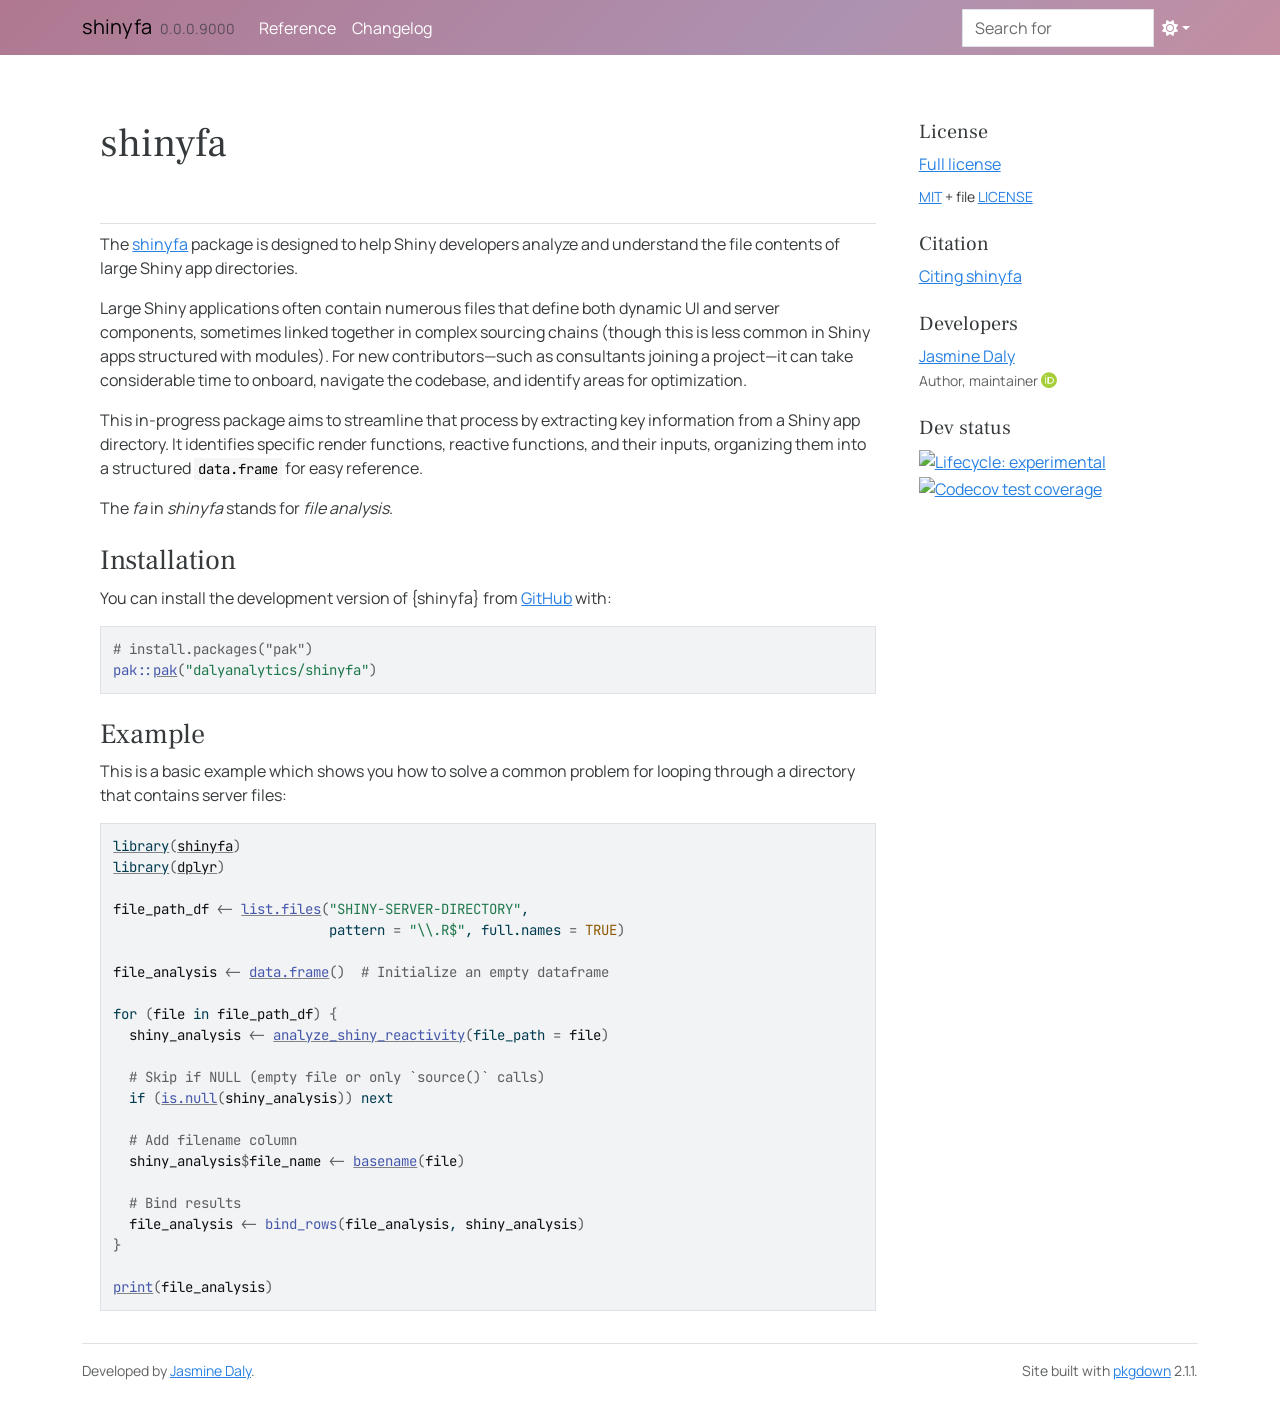
==== index.html @ 6a5ec62d "Deploying to gh-pages from @ dalyanalytics/shinyfa@bd648ef1d822976e173f4b2b2dd9120dbbefa6a3 🚀" ====
<!DOCTYPE html>
<!-- Generated by pkgdown: do not edit by hand --><html lang="en">
<head>
<meta http-equiv="Content-Type" content="text/html; charset=UTF-8">
<meta charset="utf-8">
<meta http-equiv="X-UA-Compatible" content="IE=edge">
<meta name="viewport" content="width=device-width, initial-scale=1, shrink-to-fit=no">
<title>Easily analyze the file contents of Shiny apps • shinyfa</title>
<script src="lightswitch.js"></script><script src="deps/jquery-3.6.0/jquery-3.6.0.min.js"></script><meta name="viewport" content="width=device-width, initial-scale=1, shrink-to-fit=no">
<link href="deps/bootstrap-5.3.1/bootstrap.min.css" rel="stylesheet">
<script src="deps/bootstrap-5.3.1/bootstrap.bundle.min.js"></script><link href="deps/Manrope-0.4.9/font.css" rel="stylesheet">
<link href="deps/JetBrains_Mono-0.4.9/font.css" rel="stylesheet">
<link href="deps/Frank_Ruhl_Libre-0.4.9/font.css" rel="stylesheet">
<link href="deps/font-awesome-6.5.2/css/all.min.css" rel="stylesheet">
<link href="deps/font-awesome-6.5.2/css/v4-shims.min.css" rel="stylesheet">
<script src="deps/headroom-0.11.0/headroom.min.js"></script><script src="deps/headroom-0.11.0/jQuery.headroom.min.js"></script><script src="deps/bootstrap-toc-1.0.1/bootstrap-toc.min.js"></script><script src="deps/clipboard.js-2.0.11/clipboard.min.js"></script><script src="deps/search-1.0.0/autocomplete.jquery.min.js"></script><script src="deps/search-1.0.0/fuse.min.js"></script><script src="deps/search-1.0.0/mark.min.js"></script><!-- pkgdown --><script src="pkgdown.js"></script><meta property="og:title" content="Easily analyze the file contents of Shiny apps">
<meta name="description" content="What the package does (one paragraph).">
<meta property="og:description" content="What the package does (one paragraph).">
</head>
<body>
<p>








  extra.css

  

  </p>
    <a href="#main" class="visually-hidden-focusable">Skip to contents</a>
    <style>
 .navbar {background: linear-gradient(-45deg, #F9B397, #D68A93, #AD92B1, #B07891); background-size: 200% 100%; animation: gradient 15s ease infinite;}
 @keyframes gradient { 0% { background-position: 0% 50%; } 50% { background-position: 100% 50%; } 100% { background-position: 0% 50%; }}
.navbar-nav .nav-link {color: white;}
</style>
<nav class="navbar navbar-expand-lg fixed-top " aria-label="Site navigation"><div class="container">

    <a class="navbar-brand me-2" href="index.html">shinyfa</a>

    <small class="nav-text text-muted me-auto" data-bs-toggle="tooltip" data-bs-placement="bottom" title="">0.0.0.9000</small>


    <button class="navbar-toggler" type="button" data-bs-toggle="collapse" data-bs-target="#navbar" aria-controls="navbar" aria-expanded="false" aria-label="Toggle navigation">
      <span class="navbar-toggler-icon"></span>
    </button>

    <div id="navbar" class="collapse navbar-collapse ms-3">
      <ul class="navbar-nav me-auto">
<li class="nav-item"><a class="nav-link" href="reference/index.html">Reference</a></li>
<li class="nav-item"><a class="nav-link" href="news/index.html">Changelog</a></li>
      </ul>
<ul class="navbar-nav">
<li class="nav-item"><form class="form-inline" role="search">
 <input class="form-control" type="search" name="search-input" id="search-input" autocomplete="off" aria-label="Search site" placeholder="Search for" data-search-index="search.json">
</form></li>
<li class="nav-item dropdown">
  <button class="nav-link dropdown-toggle" type="button" id="dropdown-lightswitch" data-bs-toggle="dropdown" aria-expanded="false" aria-haspopup="true" aria-label="Light switch"><span class="fa fa-sun"></span></button>
  <ul class="dropdown-menu dropdown-menu-end" aria-labelledby="dropdown-lightswitch">
<li><button class="dropdown-item" data-bs-theme-value="light"><span class="fa fa-sun"></span> Light</button></li>
    <li><button class="dropdown-item" data-bs-theme-value="dark"><span class="fa fa-moon"></span> Dark</button></li>
    <li><button class="dropdown-item" data-bs-theme-value="auto"><span class="fa fa-adjust"></span> Auto</button></li>
  </ul>
</li>
      </ul>
</div>


  </div>
</nav><div class="container template-home">
<div class="row">
  <main id="main" class="col-md-9"><div class="section level1">
<div class="page-header"><h1 id="shinyfa">shinyfa<a class="anchor" aria-label="anchor" href="#shinyfa"></a>
</h1></div>
<!-- badges: start -->

<p>The <a href="https://dalyanalytics.github.io/shinyfa/">shinyfa</a> package is designed to help Shiny developers analyze and understand the file contents of large Shiny app directories.</p>
<p>Large Shiny applications often contain numerous files that define both dynamic UI and server components, sometimes linked together in complex sourcing chains (though this is less common in Shiny apps structured with modules). For new contributors—such as consultants joining a project—it can take considerable time to onboard, navigate the codebase, and identify areas for optimization.</p>
<p>This in-progress package aims to streamline that process by extracting key information from a Shiny app directory. It identifies specific render functions, reactive functions, and their inputs, organizing them into a structured <code>data.frame</code> for easy reference.</p>
<p>The <em>fa</em> in <em>shinyfa</em> stands for <em>file analysis</em>.</p>
<div class="section level2">
<h2 id="installation">Installation<a class="anchor" aria-label="anchor" href="#installation"></a>
</h2>
<p>You can install the development version of {shinyfa} from <a href="https://github.com/" class="external-link">GitHub</a> with:</p>
<div class="sourceCode" id="cb1"><pre class="downlit sourceCode r">
<code class="sourceCode R"><span><span class="co"># install.packages("pak")</span></span>
<span><span class="fu">pak</span><span class="fu">::</span><span class="fu"><a href="https://pak.r-lib.org/reference/pak.html" class="external-link">pak</a></span><span class="op">(</span><span class="st">"dalyanalytics/shinyfa"</span><span class="op">)</span></span></code></pre></div>
</div>
<div class="section level2">
<h2 id="example">Example<a class="anchor" aria-label="anchor" href="#example"></a>
</h2>
<p>This is a basic example which shows you how to solve a common problem for looping through a directory that contains server files:</p>
<div class="sourceCode" id="cb2"><pre class="downlit sourceCode r">
<code class="sourceCode R"><span><span class="kw"><a href="https://rdrr.io/r/base/library.html" class="external-link">library</a></span><span class="op">(</span><span class="va"><a href="https://dalyanalytics.github.io/shinyfa/">shinyfa</a></span><span class="op">)</span></span>
<span><span class="kw"><a href="https://rdrr.io/r/base/library.html" class="external-link">library</a></span><span class="op">(</span><span class="va"><a href="https://dplyr.tidyverse.org" class="external-link">dplyr</a></span><span class="op">)</span>  </span>
<span></span>
<span><span class="va">file_path_df</span> <span class="op">&lt;-</span> <span class="fu"><a href="https://rdrr.io/r/base/list.files.html" class="external-link">list.files</a></span><span class="op">(</span><span class="st">"SHINY-SERVER-DIRECTORY"</span>, </span>
<span>                           pattern <span class="op">=</span> <span class="st">"\\.R$"</span>, full.names <span class="op">=</span> <span class="cn">TRUE</span><span class="op">)</span></span>
<span></span>
<span><span class="va">file_analysis</span> <span class="op">&lt;-</span> <span class="fu"><a href="https://rdrr.io/r/base/data.frame.html" class="external-link">data.frame</a></span><span class="op">(</span><span class="op">)</span>  <span class="co"># Initialize an empty dataframe</span></span>
<span></span>
<span><span class="kw">for</span> <span class="op">(</span><span class="va">file</span> <span class="kw">in</span> <span class="va">file_path_df</span><span class="op">)</span> <span class="op">{</span></span>
<span>  <span class="va">shiny_analysis</span> <span class="op">&lt;-</span> <span class="fu"><a href="reference/analyze_shiny_reactivity.html">analyze_shiny_reactivity</a></span><span class="op">(</span>file_path <span class="op">=</span> <span class="va">file</span><span class="op">)</span></span>
<span>  </span>
<span>  <span class="co"># Skip if NULL (empty file or only `source()` calls)</span></span>
<span>  <span class="kw">if</span> <span class="op">(</span><span class="fu"><a href="https://rdrr.io/r/base/NULL.html" class="external-link">is.null</a></span><span class="op">(</span><span class="va">shiny_analysis</span><span class="op">)</span><span class="op">)</span> <span class="kw">next</span></span>
<span>  </span>
<span>  <span class="co"># Add filename column</span></span>
<span>  <span class="va">shiny_analysis</span><span class="op">$</span><span class="va">file_name</span> <span class="op">&lt;-</span> <span class="fu"><a href="https://rdrr.io/r/base/basename.html" class="external-link">basename</a></span><span class="op">(</span><span class="va">file</span><span class="op">)</span></span>
<span>  </span>
<span>  <span class="co"># Bind results</span></span>
<span>  <span class="va">file_analysis</span> <span class="op">&lt;-</span> <span class="fu">bind_rows</span><span class="op">(</span><span class="va">file_analysis</span>, <span class="va">shiny_analysis</span><span class="op">)</span></span>
<span><span class="op">}</span></span>
<span></span>
<span><span class="fu"><a href="https://rdrr.io/r/base/print.html" class="external-link">print</a></span><span class="op">(</span><span class="va">file_analysis</span><span class="op">)</span></span></code></pre></div>
</div>
</div>
  </main><aside class="col-md-3"><div class="license">
<h2 data-toc-skip>License</h2>
<ul class="list-unstyled">
<li><a href="LICENSE.html">Full license</a></li>
<li><small><a href="https://opensource.org/licenses/mit-license.php" class="external-link">MIT</a> + file <a href="LICENSE-text.html">LICENSE</a></small></li>
</ul>
</div>


<div class="citation">
<h2 data-toc-skip>Citation</h2>
<ul class="list-unstyled">
<li><a href="authors.html#citation">Citing shinyfa</a></li>
</ul>
</div>

<div class="developers">
<h2 data-toc-skip>Developers</h2>
<ul class="list-unstyled">
<li>
<a href="https://www.dalyanalytics.com/" class="external-link">Jasmine Daly</a> <br><small class="roles"> Author, maintainer </small> <a href="https://orcid.org/0000-0001-8006-2428" target="orcid.widget" aria-label="ORCID" class="external-link"><span class="fab fa-orcid orcid" aria-hidden="true"></span></a> </li>
</ul>
</div>

<div class="dev-status">
<h2 data-toc-skip>Dev status</h2>
<ul class="list-unstyled">
<li><a href="https://lifecycle.r-lib.org/articles/stages.html#experimental" class="external-link"><img src="https://img.shields.io/badge/lifecycle-experimental-orange.svg" alt="Lifecycle: experimental"></a></li>
<li><a href="https://app.codecov.io/gh/dalyanalytics/shinyfa" class="external-link"><img src="https://codecov.io/gh/dalyanalytics/shinyfa/graph/badge.svg" alt="Codecov test coverage"></a></li>
</ul>
</div>

  </aside>
</div>


    <footer><div class="pkgdown-footer-left">
  <p>Developed by <a href="https://www.dalyanalytics.com/" class="external-link">Jasmine Daly</a>.</p>
</div>

<div class="pkgdown-footer-right">
  <p>Site built with <a href="https://pkgdown.r-lib.org/" class="external-link">pkgdown</a> 2.1.1.</p>
</div>

    </footer>
</div>





  
</body>
</html>
---- deps/Manrope-0.4.9/font.css ----
/* cyrillic-ext */
@font-face {
  font-family: 'Manrope';
  font-style: normal;
  font-weight: 400;
  font-display: swap;
  src: url(xn7_YHE41ni1AdIRqAuZuw1Bx9mbZk79FN_P-bnBeA.woff2) format('woff2');
  unicode-range: U+0460-052F, U+1C80-1C8A, U+20B4, U+2DE0-2DFF, U+A640-A69F, U+FE2E-FE2F;
}
/* cyrillic */
@font-face {
  font-family: 'Manrope';
  font-style: normal;
  font-weight: 400;
  font-display: swap;
  src: url(xn7_YHE41ni1AdIRqAuZuw1Bx9mbZk79FN_G-bnBeA.woff2) format('woff2');
  unicode-range: U+0301, U+0400-045F, U+0490-0491, U+04B0-04B1, U+2116;
}
/* greek */
@font-face {
  font-family: 'Manrope';
  font-style: normal;
  font-weight: 400;
  font-display: swap;
  src: url(xn7_YHE41ni1AdIRqAuZuw1Bx9mbZk79FN_B-bnBeA.woff2) format('woff2');
  unicode-range: U+0370-0377, U+037A-037F, U+0384-038A, U+038C, U+038E-03A1, U+03A3-03FF;
}
/* vietnamese */
@font-face {
  font-family: 'Manrope';
  font-style: normal;
  font-weight: 400;
  font-display: swap;
  src: url(xn7_YHE41ni1AdIRqAuZuw1Bx9mbZk79FN_N-bnBeA.woff2) format('woff2');
  unicode-range: U+0102-0103, U+0110-0111, U+0128-0129, U+0168-0169, U+01A0-01A1, U+01AF-01B0, U+0300-0301, U+0303-0304, U+0308-0309, U+0323, U+0329, U+1EA0-1EF9, U+20AB;
}
/* latin-ext */
@font-face {
  font-family: 'Manrope';
  font-style: normal;
  font-weight: 400;
  font-display: swap;
  src: url(xn7_YHE41ni1AdIRqAuZuw1Bx9mbZk79FN_M-bnBeA.woff2) format('woff2');
  unicode-range: U+0100-02BA, U+02BD-02C5, U+02C7-02CC, U+02CE-02D7, U+02DD-02FF, U+0304, U+0308, U+0329, U+1D00-1DBF, U+1E00-1E9F, U+1EF2-1EFF, U+2020, U+20A0-20AB, U+20AD-20C0, U+2113, U+2C60-2C7F, U+A720-A7FF;
}
/* latin */
@font-face {
  font-family: 'Manrope';
  font-style: normal;
  font-weight: 400;
  font-display: swap;
  src: url(xn7_YHE41ni1AdIRqAuZuw1Bx9mbZk79FN_C-bk.woff2) format('woff2');
  unicode-range: U+0000-00FF, U+0131, U+0152-0153, U+02BB-02BC, U+02C6, U+02DA, U+02DC, U+0304, U+0308, U+0329, U+2000-206F, U+20AC, U+2122, U+2191, U+2193, U+2212, U+2215, U+FEFF, U+FFFD;
}
---- deps/JetBrains_Mono-0.4.9/font.css ----
/* cyrillic-ext */
@font-face {
  font-family: 'JetBrains Mono';
  font-style: normal;
  font-weight: 400;
  font-display: swap;
  src: url(tDbY2o-flEEny0FZhsfKu5WU4zr3E_BX0PnT8RD8yKxTN1OVgaY.woff2) format('woff2');
  unicode-range: U+0460-052F, U+1C80-1C8A, U+20B4, U+2DE0-2DFF, U+A640-A69F, U+FE2E-FE2F;
}
/* cyrillic */
@font-face {
  font-family: 'JetBrains Mono';
  font-style: normal;
  font-weight: 400;
  font-display: swap;
  src: url(tDbY2o-flEEny0FZhsfKu5WU4zr3E_BX0PnT8RD8yKxTPlOVgaY.woff2) format('woff2');
  unicode-range: U+0301, U+0400-045F, U+0490-0491, U+04B0-04B1, U+2116;
}
/* greek */
@font-face {
  font-family: 'JetBrains Mono';
  font-style: normal;
  font-weight: 400;
  font-display: swap;
  src: url(tDbY2o-flEEny0FZhsfKu5WU4zr3E_BX0PnT8RD8yKxTOVOVgaY.woff2) format('woff2');
  unicode-range: U+0370-0377, U+037A-037F, U+0384-038A, U+038C, U+038E-03A1, U+03A3-03FF;
}
/* vietnamese */
@font-face {
  font-family: 'JetBrains Mono';
  font-style: normal;
  font-weight: 400;
  font-display: swap;
  src: url(tDbY2o-flEEny0FZhsfKu5WU4zr3E_BX0PnT8RD8yKxTNVOVgaY.woff2) format('woff2');
  unicode-range: U+0102-0103, U+0110-0111, U+0128-0129, U+0168-0169, U+01A0-01A1, U+01AF-01B0, U+0300-0301, U+0303-0304, U+0308-0309, U+0323, U+0329, U+1EA0-1EF9, U+20AB;
}
/* latin-ext */
@font-face {
  font-family: 'JetBrains Mono';
  font-style: normal;
  font-weight: 400;
  font-display: swap;
  src: url(tDbY2o-flEEny0FZhsfKu5WU4zr3E_BX0PnT8RD8yKxTNFOVgaY.woff2) format('woff2');
  unicode-range: U+0100-02BA, U+02BD-02C5, U+02C7-02CC, U+02CE-02D7, U+02DD-02FF, U+0304, U+0308, U+0329, U+1D00-1DBF, U+1E00-1E9F, U+1EF2-1EFF, U+2020, U+20A0-20AB, U+20AD-20C0, U+2113, U+2C60-2C7F, U+A720-A7FF;
}
/* latin */
@font-face {
  font-family: 'JetBrains Mono';
  font-style: normal;
  font-weight: 400;
  font-display: swap;
  src: url(tDbY2o-flEEny0FZhsfKu5WU4zr3E_BX0PnT8RD8yKxTOlOV.woff2) format('woff2');
  unicode-range: U+0000-00FF, U+0131, U+0152-0153, U+02BB-02BC, U+02C6, U+02DA, U+02DC, U+0304, U+0308, U+0329, U+2000-206F, U+20AC, U+2122, U+2191, U+2193, U+2212, U+2215, U+FEFF, U+FFFD;
}
---- deps/Frank_Ruhl_Libre-0.4.9/font.css ----
/* hebrew */
@font-face {
  font-family: 'Frank Ruhl Libre';
  font-style: normal;
  font-weight: 400;
  font-display: swap;
  src: url(j8_96_fAw7jrcalD7oKYNX0QfAnPcbzNEEB7OoicBw7FYWqVNRVGEQ.woff2) format('woff2');
  unicode-range: U+0307-0308, U+0590-05FF, U+200C-2010, U+20AA, U+25CC, U+FB1D-FB4F;
}
/* latin-ext */
@font-face {
  font-family: 'Frank Ruhl Libre';
  font-style: normal;
  font-weight: 400;
  font-display: swap;
  src: url(j8_96_fAw7jrcalD7oKYNX0QfAnPcbzNEEB7OoicBw7FYWqZNRVGEQ.woff2) format('woff2');
  unicode-range: U+0100-02BA, U+02BD-02C5, U+02C7-02CC, U+02CE-02D7, U+02DD-02FF, U+0304, U+0308, U+0329, U+1D00-1DBF, U+1E00-1E9F, U+1EF2-1EFF, U+2020, U+20A0-20AB, U+20AD-20C0, U+2113, U+2C60-2C7F, U+A720-A7FF;
}
/* latin */
@font-face {
  font-family: 'Frank Ruhl Libre';
  font-style: normal;
  font-weight: 400;
  font-display: swap;
  src: url(j8_96_fAw7jrcalD7oKYNX0QfAnPcbzNEEB7OoicBw7FYWqXNRU.woff2) format('woff2');
  unicode-range: U+0000-00FF, U+0131, U+0152-0153, U+02BB-02BC, U+02C6, U+02DA, U+02DC, U+0304, U+0308, U+0329, U+2000-206F, U+20AC, U+2122, U+2191, U+2193, U+2212, U+2215, U+FEFF, U+FFFD;
}
---- deps/font-awesome-6.5.2/css/v4-shims.min.css ----
/*!
 * Font Awesome Free 6.5.2 by @fontawesome - https://fontawesome.com
 * License - https://fontawesome.com/license/free (Icons: CC BY 4.0, Fonts: SIL OFL 1.1, Code: MIT License)
 * Copyright 2024 Fonticons, Inc.
 */
.fa.fa-glass:before{content:"\f000"}.fa.fa-envelope-o{font-family:"Font Awesome 6 Free";font-weight:400}.fa.fa-envelope-o:before{content:"\f0e0"}.fa.fa-star-o{font-family:"Font Awesome 6 Free";font-weight:400}.fa.fa-star-o:before{content:"\f005"}.fa.fa-close:before,.fa.fa-remove:before{content:"\f00d"}.fa.fa-gear:before{content:"\f013"}.fa.fa-trash-o{font-family:"Font Awesome 6 Free";font-weight:400}.fa.fa-trash-o:before{content:"\f2ed"}.fa.fa-home:before{content:"\f015"}.fa.fa-file-o{font-family:"Font Awesome 6 Free";font-weight:400}.fa.fa-file-o:before{content:"\f15b"}.fa.fa-clock-o{font-family:"Font Awesome 6 Free";font-weight:400}.fa.fa-clock-o:before{content:"\f017"}.fa.fa-arrow-circle-o-down{font-family:"Font Awesome 6 Free";font-weight:400}.fa.fa-arrow-circle-o-down:before{content:"\f358"}.fa.fa-arrow-circle-o-up{font-family:"Font Awesome 6 Free";font-weight:400}.fa.fa-arrow-circle-o-up:before{content:"\f35b"}.fa.fa-play-circle-o{font-family:"Font Awesome 6 Free";font-weight:400}.fa.fa-play-circle-o:before{content:"\f144"}.fa.fa-repeat:before,.fa.fa-rotate-right:before{content:"\f01e"}.fa.fa-refresh:before{content:"\f021"}.fa.fa-list-alt{font-family:"Font Awesome 6 Free";font-weight:400}.fa.fa-list-alt:before{content:"\f022"}.fa.fa-dedent:before{content:"\f03b"}.fa.fa-video-camera:before{content:"\f03d"}.fa.fa-picture-o{font-family:"Font Awesome 6 Free";font-weight:400}.fa.fa-picture-o:before{content:"\f03e"}.fa.fa-photo{font-family:"Font Awesome 6 Free";font-weight:400}.fa.fa-photo:before{content:"\f03e"}.fa.fa-image{font-family:"Font Awesome 6 Free";font-weight:400}.fa.fa-image:before{content:"\f03e"}.fa.fa-map-marker:before{content:"\f3c5"}.fa.fa-pencil-square-o{font-family:"Font Awesome 6 Free";font-weight:400}.fa.fa-pencil-square-o:before{content:"\f044"}.fa.fa-edit{font-family:"Font Awesome 6 Free";font-weight:400}.fa.fa-edit:before{content:"\f044"}.fa.fa-share-square-o:before{content:"\f14d"}.fa.fa-check-square-o{font-family:"Font Awesome 6 Free";font-weight:400}.fa.fa-check-square-o:before{content:"\f14a"}.fa.fa-arrows:before{content:"\f0b2"}.fa.fa-times-circle-o{font-family:"Font Awesome 6 Free";font-weight:400}.fa.fa-times-circle-o:before{content:"\f057"}.fa.fa-check-circle-o{font-family:"Font Awesome 6 Free";font-weight:400}.fa.fa-check-circle-o:before{content:"\f058"}.fa.fa-mail-forward:before{content:"\f064"}.fa.fa-expand:before{content:"\f424"}.fa.fa-compress:before{content:"\f422"}.fa.fa-eye,.fa.fa-eye-slash{font-family:"Font Awesome 6 Free";font-weight:400}.fa.fa-warning:before{content:"\f071"}.fa.fa-calendar:before{content:"\f073"}.fa.fa-arrows-v:before{content:"\f338"}.fa.fa-arrows-h:before{content:"\f337"}.fa.fa-bar-chart-o:before,.fa.fa-bar-chart:before{content:"\e0e3"}.fa.fa-twitter-square{font-family:"Font Awesome 6 Brands";font-weight:400}.fa.fa-twitter-square:before{content:"\f081"}.fa.fa-facebook-square{font-family:"Font Awesome 6 Brands";font-weight:400}.fa.fa-facebook-square:before{content:"\f082"}.fa.fa-gears:before{content:"\f085"}.fa.fa-thumbs-o-up{font-family:"Font Awesome 6 Free";font-weight:400}.fa.fa-thumbs-o-up:before{content:"\f164"}.fa.fa-thumbs-o-down{font-family:"Font Awesome 6 Free";font-weight:400}.fa.fa-thumbs-o-down:before{content:"\f165"}.fa.fa-heart-o{font-family:"Font Awesome 6 Free";font-weight:400}.fa.fa-heart-o:before{content:"\f004"}.fa.fa-sign-out:before{content:"\f2f5"}.fa.fa-linkedin-square{font-family:"Font Awesome 6 Brands";font-weight:400}.fa.fa-linkedin-square:before{content:"\f08c"}.fa.fa-thumb-tack:before{content:"\f08d"}.fa.fa-external-link:before{content:"\f35d"}.fa.fa-sign-in:before{content:"\f2f6"}.fa.fa-github-square{font-family:"Font Awesome 6 Brands";font-weight:400}.fa.fa-github-square:before{content:"\f092"}.fa.fa-lemon-o{font-family:"Font Awesome 6 Free";font-weight:400}.fa.fa-lemon-o:before{content:"\f094"}.fa.fa-square-o{font-family:"Font Awesome 6 Free";font-weight:400}.fa.fa-square-o:before{content:"\f0c8"}.fa.fa-bookmark-o{font-family:"Font Awesome 6 Free";font-weight:400}.fa.fa-bookmark-o:before{content:"\f02e"}.fa.fa-facebook,.fa.fa-twitter{font-family:"Font Awesome 6 Brands";font-weight:400}.fa.fa-facebook:before{content:"\f39e"}.fa.fa-facebook-f{font-family:"Font Awesome 6 Brands";font-weight:400}.fa.fa-facebook-f:before{content:"\f39e"}.fa.fa-github{font-family:"Font Awesome 6 Brands";font-weight:400}.fa.fa-credit-card{font-family:"Font Awesome 6 Free";font-weight:400}.fa.fa-feed:before{content:"\f09e"}.fa.fa-hdd-o{font-family:"Font Awesome 6 Free";font-weight:400}.fa.fa-hdd-o:before{content:"\f0a0"}.fa.fa-hand-o-right{font-family:"Font Awesome 6 Free";font-weight:400}.fa.fa-hand-o-right:before{content:"\f0a4"}.fa.fa-hand-o-left{font-family:"Font Awesome 6 Free";font-weight:400}.fa.fa-hand-o-left:before{content:"\f0a5"}.fa.fa-hand-o-up{font-family:"Font Awesome 6 Free";font-weight:400}.fa.fa-hand-o-up:before{content:"\f0a6"}.fa.fa-hand-o-down{font-family:"Font Awesome 6 Free";font-weight:400}.fa.fa-hand-o-down:before{content:"\f0a7"}.fa.fa-globe:before{content:"\f57d"}.fa.fa-tasks:before{content:"\f828"}.fa.fa-arrows-alt:before{content:"\f31e"}.fa.fa-group:before{content:"\f0c0"}.fa.fa-chain:before{content:"\f0c1"}.fa.fa-cut:before{content:"\f0c4"}.fa.fa-files-o{font-family:"Font Awesome 6 Free";font-weight:400}.fa.fa-files-o:before{content:"\f0c5"}.fa.fa-floppy-o{font-family:"Font Awesome 6 Free";font-weight:400}.fa.fa-floppy-o:before{content:"\f0c7"}.fa.fa-save{font-family:"Font Awesome 6 Free";font-weight:400}.fa.fa-save:before{content:"\f0c7"}.fa.fa-navicon:before,.fa.fa-reorder:before{content:"\f0c9"}.fa.fa-magic:before{content:"\e2ca"}.fa.fa-pinterest,.fa.fa-pinterest-square{font-family:"Font Awesome 6 Brands";font-weight:400}.fa.fa-pinterest-square:before{content:"\f0d3"}.fa.fa-google-plus-square{font-family:"Font Awesome 6 Brands";font-weight:400}.fa.fa-google-plus-square:before{content:"\f0d4"}.fa.fa-google-plus{font-family:"Font Awesome 6 Brands";font-weight:400}.fa.fa-google-plus:before{content:"\f0d5"}.fa.fa-money:before{content:"\f3d1"}.fa.fa-unsorted:before{content:"\f0dc"}.fa.fa-sort-desc:before{content:"\f0dd"}.fa.fa-sort-asc:before{content:"\f0de"}.fa.fa-linkedin{font-family:"Font Awesome 6 Brands";font-weight:400}.fa.fa-linkedin:before{content:"\f0e1"}.fa.fa-rotate-left:before{content:"\f0e2"}.fa.fa-legal:before{content:"\f0e3"}.fa.fa-dashboard:before,.fa.fa-tachometer:before{content:"\f625"}.fa.fa-comment-o{font-family:"Font Awesome 6 Free";font-weight:400}.fa.fa-comment-o:before{content:"\f075"}.fa.fa-comments-o{font-family:"Font Awesome 6 Free";font-weight:400}.fa.fa-comments-o:before{content:"\f086"}.fa.fa-flash:before{content:"\f0e7"}.fa.fa-clipboard:before{content:"\f0ea"}.fa.fa-lightbulb-o{font-family:"Font Awesome 6 Free";font-weight:400}.fa.fa-lightbulb-o:before{content:"\f0eb"}.fa.fa-exchange:before{content:"\f362"}.fa.fa-cloud-download:before{content:"\f0ed"}.fa.fa-cloud-upload:before{content:"\f0ee"}.fa.fa-bell-o{font-family:"Font Awesome 6 Free";font-weight:400}.fa.fa-bell-o:before{content:"\f0f3"}.fa.fa-cutlery:before{content:"\f2e7"}.fa.fa-file-text-o{font-family:"Font Awesome 6 Free";font-weight:400}.fa.fa-file-text-o:before{content:"\f15c"}.fa.fa-building-o{font-family:"Font Awesome 6 Free";font-weight:400}.fa.fa-building-o:before{content:"\f1ad"}.fa.fa-hospital-o{font-family:"Font Awesome 6 Free";font-weight:400}.fa.fa-hospital-o:before{content:"\f0f8"}.fa.fa-tablet:before{content:"\f3fa"}.fa.fa-mobile-phone:before,.fa.fa-mobile:before{content:"\f3cd"}.fa.fa-circle-o{font-family:"Font Awesome 6 Free";font-weight:400}.fa.fa-circle-o:before{content:"\f111"}.fa.fa-mail-reply:before{content:"\f3e5"}.fa.fa-github-alt{font-family:"Font Awesome 6 Brands";font-weight:400}.fa.fa-folder-o{font-family:"Font Awesome 6 Free";font-weight:400}.fa.fa-folder-o:before{content:"\f07b"}.fa.fa-folder-open-o{font-family:"Font Awesome 6 Free";font-weight:400}.fa.fa-folder-open-o:before{content:"\f07c"}.fa.fa-smile-o{font-family:"Font Awesome 6 Free";font-weight:400}.fa.fa-smile-o:before{content:"\f118"}.fa.fa-frown-o{font-family:"Font Awesome 6 Free";font-weight:400}.fa.fa-frown-o:before{content:"\f119"}.fa.fa-meh-o{font-family:"Font Awesome 6 Free";font-weight:400}.fa.fa-meh-o:before{content:"\f11a"}.fa.fa-keyboard-o{font-family:"Font Awesome 6 Free";font-weight:400}.fa.fa-keyboard-o:before{content:"\f11c"}.fa.fa-flag-o{font-family:"Font Awesome 6 Free";font-weight:400}.fa.fa-flag-o:before{content:"\f024"}.fa.fa-mail-reply-all:before{content:"\f122"}.fa.fa-star-half-o{font-family:"Font Awesome 6 Free";font-weight:400}.fa.fa-star-half-o:before{content:"\f5c0"}.fa.fa-star-half-empty{font-family:"Font Awesome 6 Free";font-weight:400}.fa.fa-star-half-empty:before{content:"\f5c0"}.fa.fa-star-half-full{font-family:"Font Awesome 6 Free";font-weight:400}.fa.fa-star-half-full:before{content:"\f5c0"}.fa.fa-code-fork:before{content:"\f126"}.fa.fa-chain-broken:before,.fa.fa-unlink:before{content:"\f127"}.fa.fa-calendar-o{font-family:"Font Awesome 6 Free";font-weight:400}.fa.fa-calendar-o:before{content:"\f133"}.fa.fa-css3,.fa.fa-html5,.fa.fa-maxcdn{font-family:"Font Awesome 6 Brands";font-weight:400}.fa.fa-unlock-alt:before{content:"\f09c"}.fa.fa-minus-square-o{font-family:"Font Awesome 6 Free";font-weight:400}.fa.fa-minus-square-o:before{content:"\f146"}.fa.fa-level-up:before{content:"\f3bf"}.fa.fa-level-down:before{content:"\f3be"}.fa.fa-pencil-square:before{content:"\f14b"}.fa.fa-external-link-square:before{content:"\f360"}.fa.fa-compass{font-family:"Font Awesome 6 Free";font-weight:400}.fa.fa-caret-square-o-down{font-family:"Font Awesome 6 Free";font-weight:400}.fa.fa-caret-square-o-down:before{content:"\f150"}.fa.fa-toggle-down{font-family:"Font Awesome 6 Free";font-weight:400}.fa.fa-toggle-down:before{content:"\f150"}.fa.fa-caret-square-o-up{font-family:"Font Awesome 6 Free";font-weight:400}.fa.fa-caret-square-o-up:before{content:"\f151"}.fa.fa-toggle-up{font-family:"Font Awesome 6 Free";font-weight:400}.fa.fa-toggle-up:before{content:"\f151"}.fa.fa-caret-square-o-right{font-family:"Font Awesome 6 Free";font-weight:400}.fa.fa-caret-square-o-right:before{content:"\f152"}.fa.fa-toggle-right{font-family:"Font Awesome 6 Free";font-weight:400}.fa.fa-toggle-right:before{content:"\f152"}.fa.fa-eur:before,.fa.fa-euro:before{content:"\f153"}.fa.fa-gbp:before{content:"\f154"}.fa.fa-dollar:before,.fa.fa-usd:before{content:"\24"}.fa.fa-inr:before,.fa.fa-rupee:before{content:"\e1bc"}.fa.fa-cny:before,.fa.fa-jpy:before,.fa.fa-rmb:before,.fa.fa-yen:before{content:"\f157"}.fa.fa-rouble:before,.fa.fa-rub:before,.fa.fa-ruble:before{content:"\f158"}.fa.fa-krw:before,.fa.fa-won:before{content:"\f159"}.fa.fa-bitcoin,.fa.fa-btc{font-family:"Font Awesome 6 Brands";font-weight:400}.fa.fa-bitcoin:before{content:"\f15a"}.fa.fa-file-text:before{content:"\f15c"}.fa.fa-sort-alpha-asc:before{content:"\f15d"}.fa.fa-sort-alpha-desc:before{content:"\f881"}.fa.fa-sort-amount-asc:before{content:"\f884"}.fa.fa-sort-amount-desc:before{content:"\f160"}.fa.fa-sort-numeric-asc:before{content:"\f162"}.fa.fa-sort-numeric-desc:before{content:"\f886"}.fa.fa-youtube-square{font-family:"Font Awesome 6 Brands";font-weight:400}.fa.fa-youtube-square:before{content:"\f431"}.fa.fa-xing,.fa.fa-xing-square,.fa.fa-youtube{font-family:"Font Awesome 6 Brands";font-weight:400}.fa.fa-xing-square:before{content:"\f169"}.fa.fa-youtube-play{font-family:"Font Awesome 6 Brands";font-weight:400}.fa.fa-youtube-play:before{content:"\f167"}.fa.fa-adn,.fa.fa-bitbucket,.fa.fa-bitbucket-square,.fa.fa-dropbox,.fa.fa-flickr,.fa.fa-instagram,.fa.fa-stack-overflow{font-family:"Font Awesome 6 Brands";font-weight:400}.fa.fa-bitbucket-square:before{content:"\f171"}.fa.fa-tumblr,.fa.fa-tumblr-square{font-family:"Font Awesome 6 Brands";font-weight:400}.fa.fa-tumblr-square:before{content:"\f174"}.fa.fa-long-arrow-down:before{content:"\f309"}.fa.fa-long-arrow-up:before{content:"\f30c"}.fa.fa-long-arrow-left:before{content:"\f30a"}.fa.fa-long-arrow-right:before{content:"\f30b"}.fa.fa-android,.fa.fa-apple,.fa.fa-dribbble,.fa.fa-foursquare,.fa.fa-gittip,.fa.fa-gratipay,.fa.fa-linux,.fa.fa-skype,.fa.fa-trello,.fa.fa-windows{font-family:"Font Awesome 6 Brands";font-weight:400}.fa.fa-gittip:before{content:"\f184"}.fa.fa-sun-o{font-family:"Font Awesome 6 Free";font-weight:400}.fa.fa-sun-o:before{content:"\f185"}.fa.fa-moon-o{font-family:"Font Awesome 6 Free";font-weight:400}.fa.fa-moon-o:before{content:"\f186"}.fa.fa-pagelines,.fa.fa-renren,.fa.fa-stack-exchange,.fa.fa-vk,.fa.fa-weibo{font-family:"Font Awesome 6 Brands";font-weight:400}.fa.fa-arrow-circle-o-right{font-family:"Font Awesome 6 Free";font-weight:400}.fa.fa-arrow-circle-o-right:before{content:"\f35a"}.fa.fa-arrow-circle-o-left{font-family:"Font Awesome 6 Free";font-weight:400}.fa.fa-arrow-circle-o-left:before{content:"\f359"}.fa.fa-caret-square-o-left{font-family:"Font Awesome 6 Free";font-weight:400}.fa.fa-caret-square-o-left:before{content:"\f191"}.fa.fa-toggle-left{font-family:"Font Awesome 6 Free";font-weight:400}.fa.fa-toggle-left:before{content:"\f191"}.fa.fa-dot-circle-o{font-family:"Font Awesome 6 Free";font-weight:400}.fa.fa-dot-circle-o:before{content:"\f192"}.fa.fa-vimeo-square{font-family:"Font Awesome 6 Brands";font-weight:400}.fa.fa-vimeo-square:before{content:"\f194"}.fa.fa-try:before,.fa.fa-turkish-lira:before{content:"\e2bb"}.fa.fa-plus-square-o{font-family:"Font Awesome 6 Free";font-weight:400}.fa.fa-plus-square-o:before{content:"\f0fe"}.fa.fa-openid,.fa.fa-slack,.fa.fa-wordpress{font-family:"Font Awesome 6 Brands";font-weight:400}.fa.fa-bank:before,.fa.fa-institution:before{content:"\f19c"}.fa.fa-mortar-board:before{content:"\f19d"}.fa.fa-google,.fa.fa-reddit,.fa.fa-reddit-square,.fa.fa-yahoo{font-family:"Font Awesome 6 Brands";font-weight:400}.fa.fa-reddit-square:before{content:"\f1a2"}.fa.fa-behance,.fa.fa-behance-square,.fa.fa-delicious,.fa.fa-digg,.fa.fa-drupal,.fa.fa-joomla,.fa.fa-pied-piper-alt,.fa.fa-pied-piper-pp,.fa.fa-stumbleupon,.fa.fa-stumbleupon-circle{font-family:"Font Awesome 6 Brands";font-weight:400}.fa.fa-behance-square:before{content:"\f1b5"}.fa.fa-steam,.fa.fa-steam-square{font-family:"Font Awesome 6 Brands";font-weight:400}.fa.fa-steam-square:before{content:"\f1b7"}.fa.fa-automobile:before{content:"\f1b9"}.fa.fa-cab:before{content:"\f1ba"}.fa.fa-deviantart,.fa.fa-soundcloud,.fa.fa-spotify{font-family:"Font Awesome 6 Brands";font-weight:400}.fa.fa-file-pdf-o{font-family:"Font Awesome 6 Free";font-weight:400}.fa.fa-file-pdf-o:before{content:"\f1c1"}.fa.fa-file-word-o{font-family:"Font Awesome 6 Free";font-weight:400}.fa.fa-file-word-o:before{content:"\f1c2"}.fa.fa-file-excel-o{font-family:"Font Awesome 6 Free";font-weight:400}.fa.fa-file-excel-o:before{content:"\f1c3"}.fa.fa-file-powerpoint-o{font-family:"Font Awesome 6 Free";font-weight:400}.fa.fa-file-powerpoint-o:before{content:"\f1c4"}.fa.fa-file-image-o{font-family:"Font Awesome 6 Free";font-weight:400}.fa.fa-file-image-o:before{content:"\f1c5"}.fa.fa-file-photo-o{font-family:"Font Awesome 6 Free";font-weight:400}.fa.fa-file-photo-o:before{content:"\f1c5"}.fa.fa-file-picture-o{font-family:"Font Awesome 6 Free";font-weight:400}.fa.fa-file-picture-o:before{content:"\f1c5"}.fa.fa-file-archive-o{font-family:"Font Awesome 6 Free";font-weight:400}.fa.fa-file-archive-o:before{content:"\f1c6"}.fa.fa-file-zip-o{font-family:"Font Awesome 6 Free";font-weight:400}.fa.fa-file-zip-o:before{content:"\f1c6"}.fa.fa-file-audio-o{font-family:"Font Awesome 6 Free";font-weight:400}.fa.fa-file-audio-o:before{content:"\f1c7"}.fa.fa-file-sound-o{font-family:"Font Awesome 6 Free";font-weight:400}.fa.fa-file-sound-o:before{content:"\f1c7"}.fa.fa-file-video-o{font-family:"Font Awesome 6 Free";font-weight:400}.fa.fa-file-video-o:before{content:"\f1c8"}.fa.fa-file-movie-o{font-family:"Font Awesome 6 Free";font-weight:400}.fa.fa-file-movie-o:before{content:"\f1c8"}.fa.fa-file-code-o{font-family:"Font Awesome 6 Free";font-weight:400}.fa.fa-file-code-o:before{content:"\f1c9"}.fa.fa-codepen,.fa.fa-jsfiddle,.fa.fa-vine{font-family:"Font Awesome 6 Brands";font-weight:400}.fa.fa-life-bouy:before,.fa.fa-life-buoy:before,.fa.fa-life-saver:before,.fa.fa-support:before{content:"\f1cd"}.fa.fa-circle-o-notch:before{content:"\f1ce"}.fa.fa-ra,.fa.fa-rebel{font-family:"Font Awesome 6 Brands";font-weight:400}.fa.fa-ra:before{content:"\f1d0"}.fa.fa-resistance{font-family:"Font Awesome 6 Brands";font-weight:400}.fa.fa-resistance:before{content:"\f1d0"}.fa.fa-empire,.fa.fa-ge{font-family:"Font Awesome 6 Brands";font-weight:400}.fa.fa-ge:before{content:"\f1d1"}.fa.fa-git-square{font-family:"Font Awesome 6 Brands";font-weight:400}.fa.fa-git-square:before{content:"\f1d2"}.fa.fa-git,.fa.fa-hacker-news,.fa.fa-y-combinator-square{font-family:"Font Awesome 6 Brands";font-weight:400}.fa.fa-y-combinator-square:before{content:"\f1d4"}.fa.fa-yc-square{font-family:"Font Awesome 6 Brands";font-weight:400}.fa.fa-yc-square:before{content:"\f1d4"}.fa.fa-qq,.fa.fa-tencent-weibo,.fa.fa-wechat,.fa.fa-weixin{font-family:"Font Awesome 6 Brands";font-weight:400}.fa.fa-wechat:before{content:"\f1d7"}.fa.fa-send:before{content:"\f1d8"}.fa.fa-paper-plane-o{font-family:"Font Awesome 6 Free";font-weight:400}.fa.fa-paper-plane-o:before{content:"\f1d8"}.fa.fa-send-o{font-family:"Font Awesome 6 Free";font-weight:400}.fa.fa-send-o:before{content:"\f1d8"}.fa.fa-circle-thin{font-family:"Font Awesome 6 Free";font-weight:400}.fa.fa-circle-thin:before{content:"\f111"}.fa.fa-header:before{content:"\f1dc"}.fa.fa-futbol-o{font-family:"Font Awesome 6 Free";font-weight:400}.fa.fa-futbol-o:before{content:"\f1e3"}.fa.fa-soccer-ball-o{font-family:"Font Awesome 6 Free";font-weight:400}.fa.fa-soccer-ball-o:before{content:"\f1e3"}.fa.fa-slideshare,.fa.fa-twitch,.fa.fa-yelp{font-family:"Font Awesome 6 Brands";font-weight:400}.fa.fa-newspaper-o{font-family:"Font Awesome 6 Free";font-weight:400}.fa.fa-newspaper-o:before{content:"\f1ea"}.fa.fa-cc-amex,.fa.fa-cc-discover,.fa.fa-cc-mastercard,.fa.fa-cc-paypal,.fa.fa-cc-stripe,.fa.fa-cc-visa,.fa.fa-google-wallet,.fa.fa-paypal{font-family:"Font Awesome 6 Brands";font-weight:400}.fa.fa-bell-slash-o{font-family:"Font Awesome 6 Free";font-weight:400}.fa.fa-bell-slash-o:before{content:"\f1f6"}.fa.fa-trash:before{content:"\f2ed"}.fa.fa-copyright{font-family:"Font Awesome 6 Free";font-weight:400}.fa.fa-eyedropper:before{content:"\f1fb"}.fa.fa-area-chart:before{content:"\f1fe"}.fa.fa-pie-chart:before{content:"\f200"}.fa.fa-line-chart:before{content:"\f201"}.fa.fa-lastfm,.fa.fa-lastfm-square{font-family:"Font Awesome 6 Brands";font-weight:400}.fa.fa-lastfm-square:before{content:"\f203"}.fa.fa-angellist,.fa.fa-ioxhost{font-family:"Font Awesome 6 Brands";font-weight:400}.fa.fa-cc{font-family:"Font Awesome 6 Free";font-weight:400}.fa.fa-cc:before{content:"\f20a"}.fa.fa-ils:before,.fa.fa-shekel:before,.fa.fa-sheqel:before{content:"\f20b"}.fa.fa-buysellads,.fa.fa-connectdevelop,.fa.fa-dashcube,.fa.fa-forumbee,.fa.fa-leanpub,.fa.fa-sellsy,.fa.fa-shirtsinbulk,.fa.fa-simplybuilt,.fa.fa-skyatlas{font-family:"Font Awesome 6 Brands";font-weight:400}.fa.fa-diamond{font-family:"Font Awesome 6 Free";font-weight:400}.fa.fa-diamond:before{content:"\f3a5"}.fa.fa-intersex:before,.fa.fa-transgender:before{content:"\f224"}.fa.fa-transgender-alt:before{content:"\f225"}.fa.fa-facebook-official{font-family:"Font Awesome 6 Brands";font-weight:400}.fa.fa-facebook-official:before{content:"\f09a"}.fa.fa-pinterest-p,.fa.fa-whatsapp{font-family:"Font Awesome 6 Brands";font-weight:400}.fa.fa-hotel:before{content:"\f236"}.fa.fa-medium,.fa.fa-viacoin,.fa.fa-y-combinator,.fa.fa-yc{font-family:"Font Awesome 6 Brands";font-weight:400}.fa.fa-yc:before{content:"\f23b"}.fa.fa-expeditedssl,.fa.fa-opencart,.fa.fa-optin-monster{font-family:"Font Awesome 6 Brands";font-weight:400}.fa.fa-battery-4:before,.fa.fa-battery:before{content:"\f240"}.fa.fa-battery-3:before{content:"\f241"}.fa.fa-battery-2:before{content:"\f242"}.fa.fa-battery-1:before{content:"\f243"}.fa.fa-battery-0:before{content:"\f244"}.fa.fa-object-group,.fa.fa-object-ungroup,.fa.fa-sticky-note-o{font-family:"Font Awesome 6 Free";font-weight:400}.fa.fa-sticky-note-o:before{content:"\f249"}.fa.fa-cc-diners-club,.fa.fa-cc-jcb{font-family:"Font Awesome 6 Brands";font-weight:400}.fa.fa-clone{font-family:"Font Awesome 6 Free";font-weight:400}.fa.fa-hourglass-o:before{content:"\f254"}.fa.fa-hourglass-1:before{content:"\f251"}.fa.fa-hourglass-2:before{content:"\f252"}.fa.fa-hourglass-3:before{content:"\f253"}.fa.fa-hand-rock-o{font-family:"Font Awesome 6 Free";font-weight:400}.fa.fa-hand-rock-o:before{content:"\f255"}.fa.fa-hand-grab-o{font-family:"Font Awesome 6 Free";font-weight:400}.fa.fa-hand-grab-o:before{content:"\f255"}.fa.fa-hand-paper-o{font-family:"Font Awesome 6 Free";font-weight:400}.fa.fa-hand-paper-o:before{content:"\f256"}.fa.fa-hand-stop-o{font-family:"Font Awesome 6 Free";font-weight:400}.fa.fa-hand-stop-o:before{content:"\f256"}.fa.fa-hand-scissors-o{font-family:"Font Awesome 6 Free";font-weight:400}.fa.fa-hand-scissors-o:before{content:"\f257"}.fa.fa-hand-lizard-o{font-family:"Font Awesome 6 Free";font-weight:400}.fa.fa-hand-lizard-o:before{content:"\f258"}.fa.fa-hand-spock-o{font-family:"Font Awesome 6 Free";font-weight:400}.fa.fa-hand-spock-o:before{content:"\f259"}.fa.fa-hand-pointer-o{font-family:"Font Awesome 6 Free";font-weight:400}.fa.fa-hand-pointer-o:before{content:"\f25a"}.fa.fa-hand-peace-o{font-family:"Font Awesome 6 Free";font-weight:400}.fa.fa-hand-peace-o:before{content:"\f25b"}.fa.fa-registered{font-family:"Font Awesome 6 Free";font-weight:400}.fa.fa-creative-commons,.fa.fa-gg,.fa.fa-gg-circle,.fa.fa-odnoklassniki,.fa.fa-odnoklassniki-square{font-family:"Font Awesome 6 Brands";font-weight:400}.fa.fa-odnoklassniki-square:before{content:"\f264"}.fa.fa-chrome,.fa.fa-firefox,.fa.fa-get-pocket,.fa.fa-internet-explorer,.fa.fa-opera,.fa.fa-safari,.fa.fa-wikipedia-w{font-family:"Font Awesome 6 Brands";font-weight:400}.fa.fa-television:before{content:"\f26c"}.fa.fa-500px,.fa.fa-amazon,.fa.fa-contao{font-family:"Font Awesome 6 Brands";font-weight:400}.fa.fa-calendar-plus-o{font-family:"Font Awesome 6 Free";font-weight:400}.fa.fa-calendar-plus-o:before{content:"\f271"}.fa.fa-calendar-minus-o{font-family:"Font Awesome 6 Free";font-weight:400}.fa.fa-calendar-minus-o:before{content:"\f272"}.fa.fa-calendar-times-o{font-family:"Font Awesome 6 Free";font-weight:400}.fa.fa-calendar-times-o:before{content:"\f273"}.fa.fa-calendar-check-o{font-family:"Font Awesome 6 Free";font-weight:400}.fa.fa-calendar-check-o:before{content:"\f274"}.fa.fa-map-o{font-family:"Font Awesome 6 Free";font-weight:400}.fa.fa-map-o:before{content:"\f279"}.fa.fa-commenting:before{content:"\f4ad"}.fa.fa-commenting-o{font-family:"Font Awesome 6 Free";font-weight:400}.fa.fa-commenting-o:before{content:"\f4ad"}.fa.fa-houzz,.fa.fa-vimeo{font-family:"Font Awesome 6 Brands";font-weight:400}.fa.fa-vimeo:before{content:"\f27d"}.fa.fa-black-tie,.fa.fa-edge,.fa.fa-fonticons,.fa.fa-reddit-alien{font-family:"Font Awesome 6 Brands";font-weight:400}.fa.fa-credit-card-alt:before{content:"\f09d"}.fa.fa-codiepie,.fa.fa-fort-awesome,.fa.fa-mixcloud,.fa.fa-modx,.fa.fa-product-hunt,.fa.fa-scribd,.fa.fa-usb{font-family:"Font Awesome 6 Brands";font-weight:400}.fa.fa-pause-circle-o{font-family:"Font Awesome 6 Free";font-weight:400}.fa.fa-pause-circle-o:before{content:"\f28b"}.fa.fa-stop-circle-o{font-family:"Font Awesome 6 Free";font-weight:400}.fa.fa-stop-circle-o:before{content:"\f28d"}.fa.fa-bluetooth,.fa.fa-bluetooth-b,.fa.fa-envira,.fa.fa-gitlab,.fa.fa-wheelchair-alt,.fa.fa-wpbeginner,.fa.fa-wpforms{font-family:"Font Awesome 6 Brands";font-weight:400}.fa.fa-wheelchair-alt:before{content:"\f368"}.fa.fa-question-circle-o{font-family:"Font Awesome 6 Free";font-weight:400}.fa.fa-question-circle-o:before{content:"\f059"}.fa.fa-volume-control-phone:before{content:"\f2a0"}.fa.fa-asl-interpreting:before{content:"\f2a3"}.fa.fa-deafness:before,.fa.fa-hard-of-hearing:before{content:"\f2a4"}.fa.fa-glide,.fa.fa-glide-g{font-family:"Font Awesome 6 Brands";font-weight:400}.fa.fa-signing:before{content:"\f2a7"}.fa.fa-viadeo,.fa.fa-viadeo-square{font-family:"Font Awesome 6 Brands";font-weight:400}.fa.fa-viadeo-square:before{content:"\f2aa"}.fa.fa-snapchat,.fa.fa-snapchat-ghost{font-family:"Font Awesome 6 Brands";font-weight:400}.fa.fa-snapchat-ghost:before{content:"\f2ab"}.fa.fa-snapchat-square{font-family:"Font Awesome 6 Brands";font-weight:400}.fa.fa-snapchat-square:before{content:"\f2ad"}.fa.fa-first-order,.fa.fa-google-plus-official,.fa.fa-pied-piper,.fa.fa-themeisle,.fa.fa-yoast{font-family:"Font Awesome 6 Brands";font-weight:400}.fa.fa-google-plus-official:before{content:"\f2b3"}.fa.fa-google-plus-circle{font-family:"Font Awesome 6 Brands";font-weight:400}.fa.fa-google-plus-circle:before{content:"\f2b3"}.fa.fa-fa,.fa.fa-font-awesome{font-family:"Font Awesome 6 Brands";font-weight:400}.fa.fa-fa:before{content:"\f2b4"}.fa.fa-handshake-o{font-family:"Font Awesome 6 Free";font-weight:400}.fa.fa-handshake-o:before{content:"\f2b5"}.fa.fa-envelope-open-o{font-family:"Font Awesome 6 Free";font-weight:400}.fa.fa-envelope-open-o:before{content:"\f2b6"}.fa.fa-linode{font-family:"Font Awesome 6 Brands";font-weight:400}.fa.fa-address-book-o{font-family:"Font Awesome 6 Free";font-weight:400}.fa.fa-address-book-o:before{content:"\f2b9"}.fa.fa-vcard:before{content:"\f2bb"}.fa.fa-address-card-o{font-family:"Font Awesome 6 Free";font-weight:400}.fa.fa-address-card-o:before{content:"\f2bb"}.fa.fa-vcard-o{font-family:"Font Awesome 6 Free";font-weight:400}.fa.fa-vcard-o:before{content:"\f2bb"}.fa.fa-user-circle-o{font-family:"Font Awesome 6 Free";font-weight:400}.fa.fa-user-circle-o:before{content:"\f2bd"}.fa.fa-user-o{font-family:"Font Awesome 6 Free";font-weight:400}.fa.fa-user-o:before{content:"\f007"}.fa.fa-id-badge{font-family:"Font Awesome 6 Free";font-weight:400}.fa.fa-drivers-license:before{content:"\f2c2"}.fa.fa-id-card-o{font-family:"Font Awesome 6 Free";font-weight:400}.fa.fa-id-card-o:before{content:"\f2c2"}.fa.fa-drivers-license-o{font-family:"Font Awesome 6 Free";font-weight:400}.fa.fa-drivers-license-o:before{content:"\f2c2"}.fa.fa-free-code-camp,.fa.fa-quora,.fa.fa-telegram{font-family:"Font Awesome 6 Brands";font-weight:400}.fa.fa-thermometer-4:before,.fa.fa-thermometer:before{content:"\f2c7"}.fa.fa-thermometer-3:before{content:"\f2c8"}.fa.fa-thermometer-2:before{content:"\f2c9"}.fa.fa-thermometer-1:before{content:"\f2ca"}.fa.fa-thermometer-0:before{content:"\f2cb"}.fa.fa-bathtub:before,.fa.fa-s15:before{content:"\f2cd"}.fa.fa-window-maximize,.fa.fa-window-restore{font-family:"Font Awesome 6 Free";font-weight:400}.fa.fa-times-rectangle:before{content:"\f410"}.fa.fa-window-close-o{font-family:"Font Awesome 6 Free";font-weight:400}.fa.fa-window-close-o:before{content:"\f410"}.fa.fa-times-rectangle-o{font-family:"Font Awesome 6 Free";font-weight:400}.fa.fa-times-rectangle-o:before{content:"\f410"}.fa.fa-bandcamp,.fa.fa-eercast,.fa.fa-etsy,.fa.fa-grav,.fa.fa-imdb,.fa.fa-ravelry{font-family:"Font Awesome 6 Brands";font-weight:400}.fa.fa-eercast:before{content:"\f2da"}.fa.fa-snowflake-o{font-family:"Font Awesome 6 Free";font-weight:400}.fa.fa-snowflake-o:before{content:"\f2dc"}.fa.fa-meetup,.fa.fa-superpowers,.fa.fa-wpexplorer{font-family:"Font Awesome 6 Brands";font-weight:400}
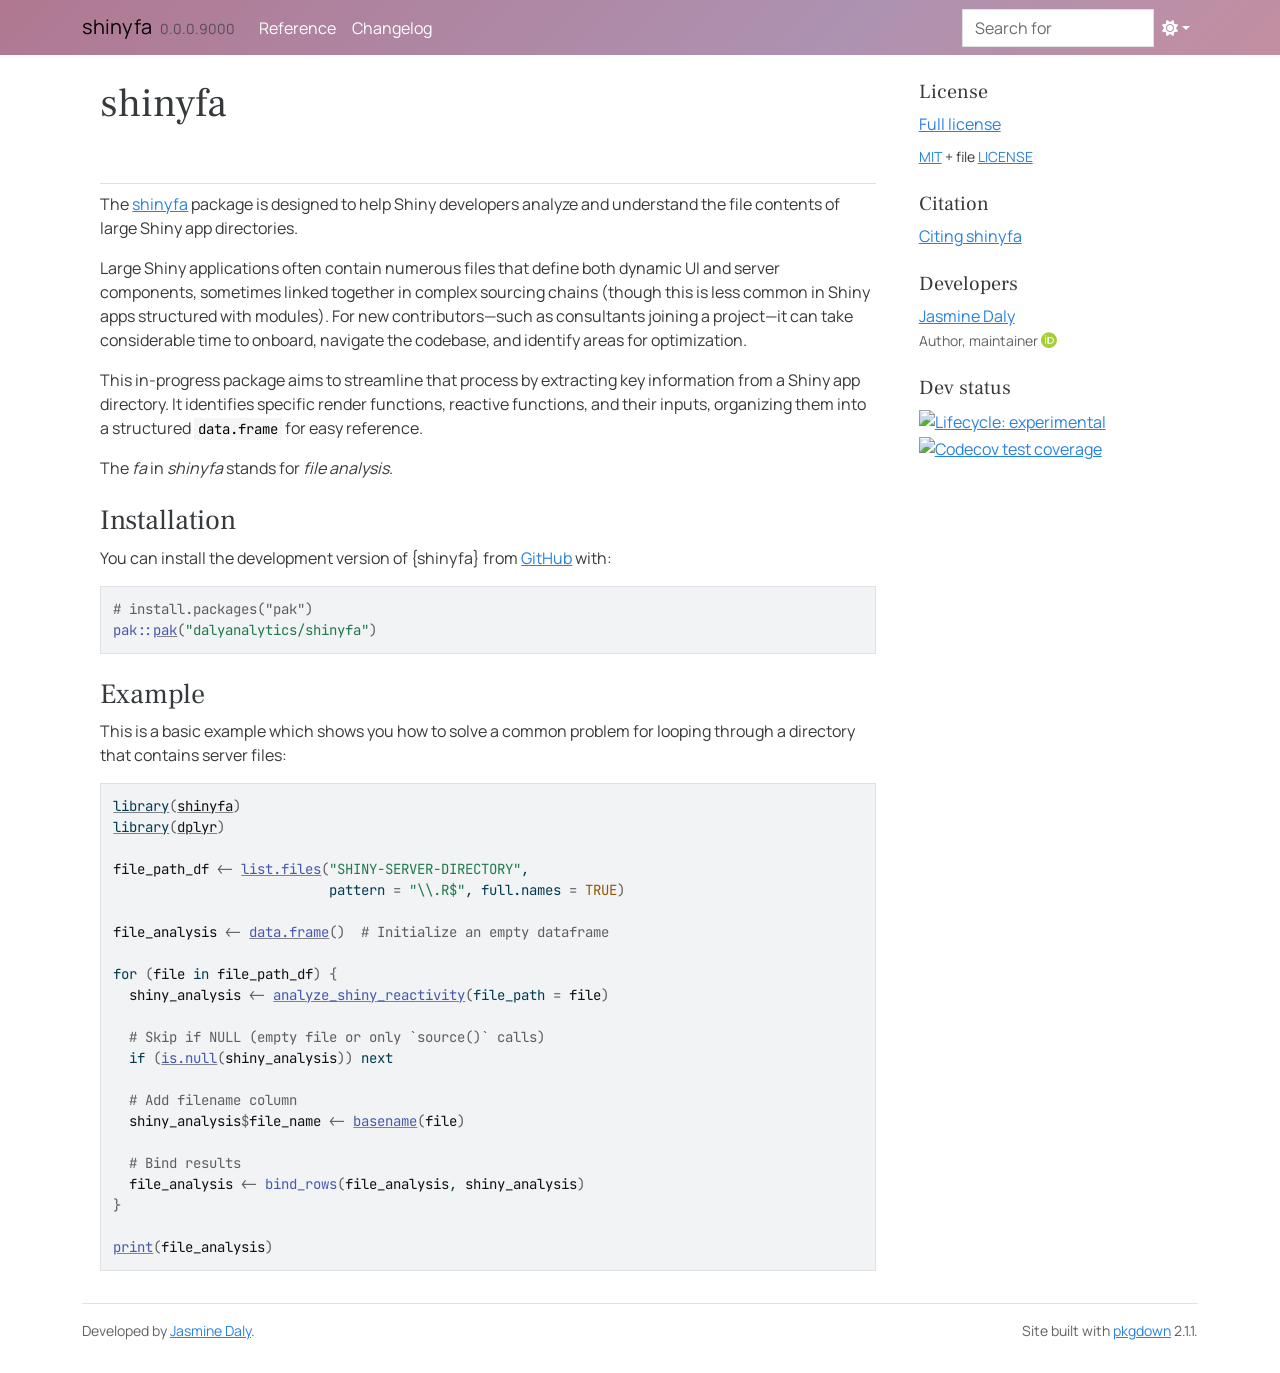
==== commit 0ba781e6: "Deploying to gh-pages from @ dalyanalytics/shinyfa@afe64b0dcf4eeb0c8e1cc9048f889389d8e5949a 🚀" ====
--- a/index.html
+++ b/index.html
@@ -18,20 +18,6 @@
 <meta property="og:description" content="What the package does (one paragraph).">
 </head>
 <body>
-<p>
-
-
-
-
-
-
-
-
-  extra.css
-
-  
-
-  </p>
     <a href="#main" class="visually-hidden-focusable">Skip to contents</a>
     <style>
  .navbar {background: linear-gradient(-45deg, #F9B397, #D68A93, #AD92B1, #B07891); background-size: 200% 100%; animation: gradient 15s ease infinite;}
@@ -170,6 +156,5 @@
 
 
 
-  
-</body>
+  </body>
 </html>
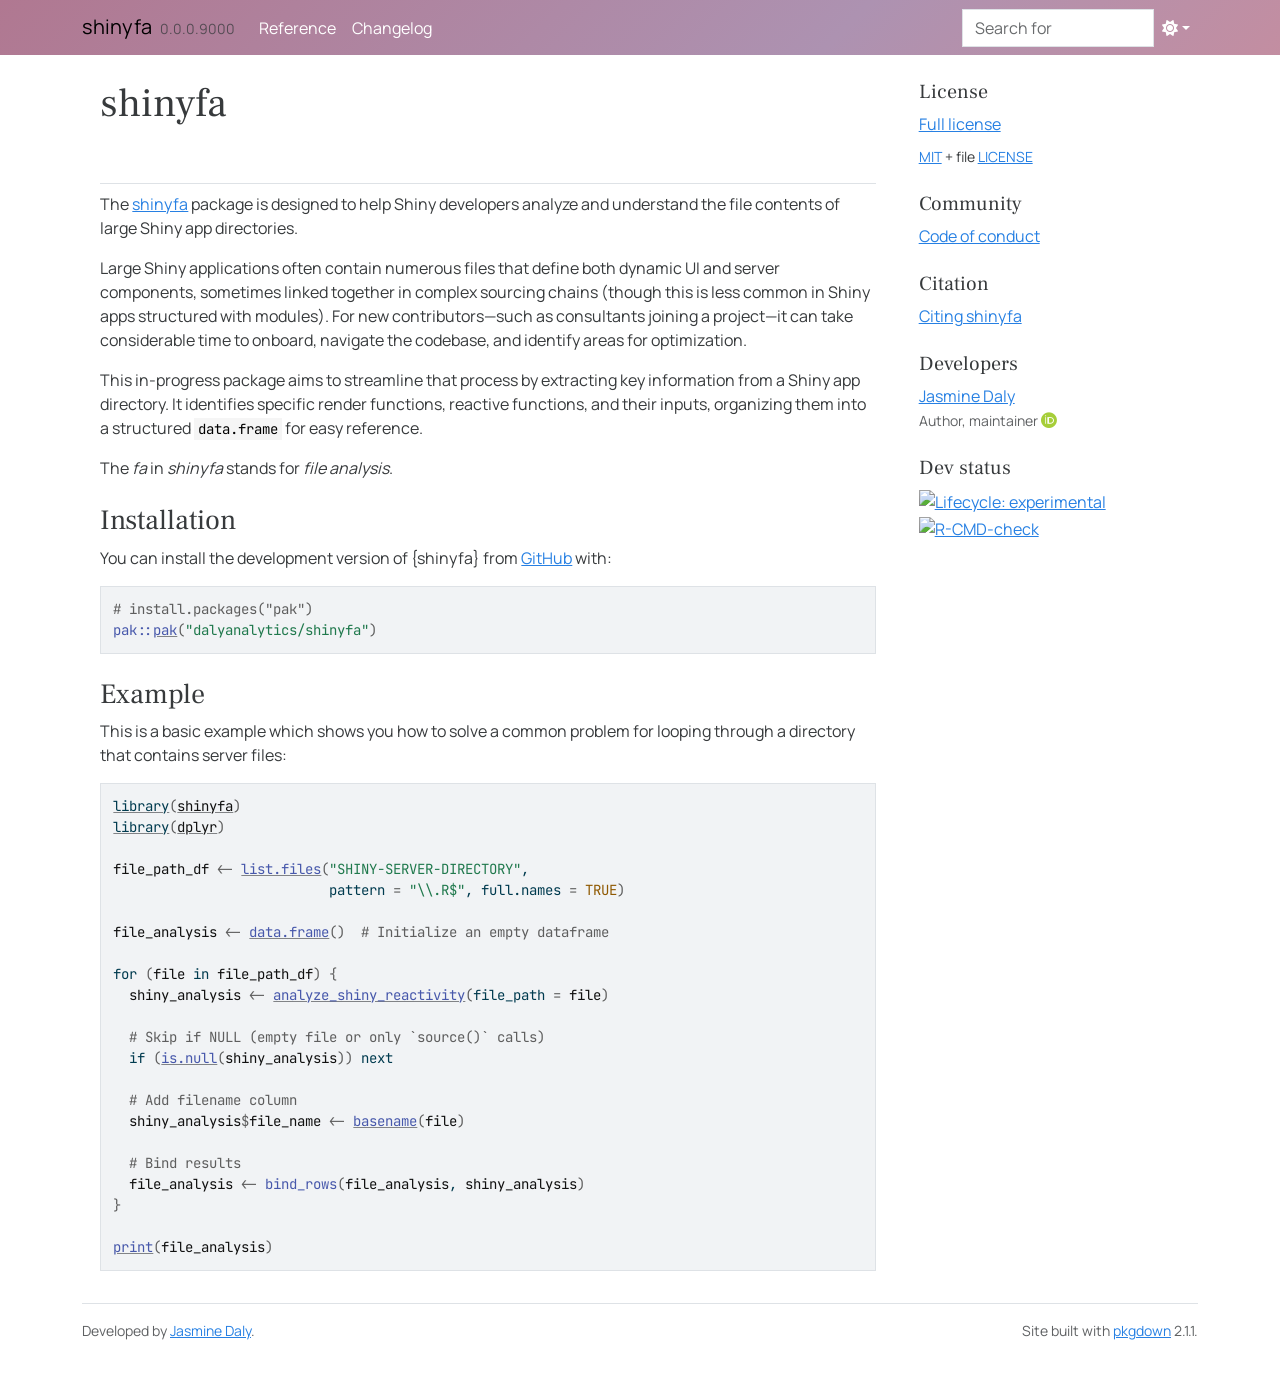
==== commit 4ee3732a: "Deploying to gh-pages from @ dalyanalytics/shinyfa@a468bde3bf225226febce07a4063695ad130bee2 🚀" ====
--- a/index.html
+++ b/index.html
@@ -113,6 +113,12 @@
 </ul>
 </div>
 
+<div class="community">
+<h2 data-toc-skip>Community</h2>
+<ul class="list-unstyled">
+<li><a href="CODE_OF_CONDUCT.html">Code of conduct</a></li>
+</ul>
+</div>
 
 <div class="citation">
 <h2 data-toc-skip>Citation</h2>
@@ -133,7 +139,7 @@
 <h2 data-toc-skip>Dev status</h2>
 <ul class="list-unstyled">
 <li><a href="https://lifecycle.r-lib.org/articles/stages.html#experimental" class="external-link"><img src="https://img.shields.io/badge/lifecycle-experimental-orange.svg" alt="Lifecycle: experimental"></a></li>
-<li><a href="https://app.codecov.io/gh/dalyanalytics/shinyfa" class="external-link"><img src="https://codecov.io/gh/dalyanalytics/shinyfa/graph/badge.svg" alt="Codecov test coverage"></a></li>
+<li><a href="https://github.com/dalyanalytics/shinyfa/actions/workflows/pkgdown.yaml" class="external-link"><img src="https://github.com/dalyanalytics/shinyfa/actions/workflows/pkgdown.yaml/badge.svg" alt="R-CMD-check"></a></li>
 </ul>
 </div>
 
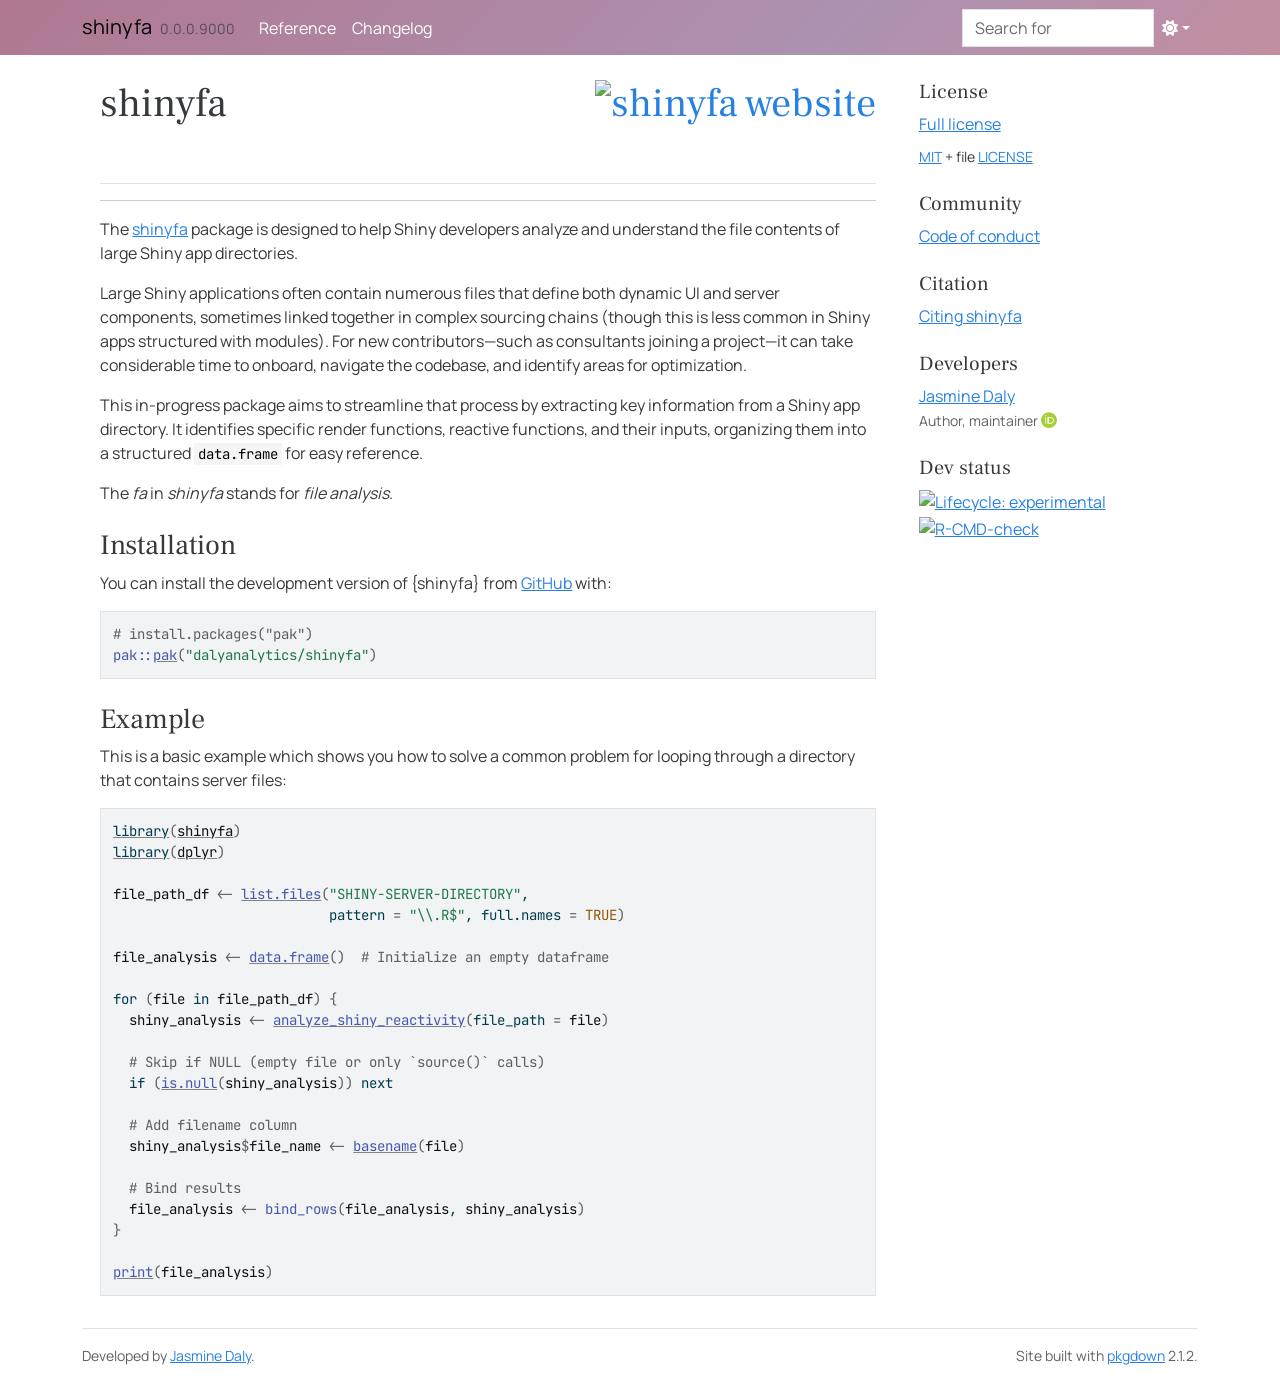
==== commit 88534b7e: "Deploying to gh-pages from @ dalyanalytics/shinyfa@266b15449687632a6b1ed04246519b5d14ea5344 🚀" ====
--- a/index.html
+++ b/index.html
@@ -8,9 +8,9 @@
 <title>Easily analyze the file contents of Shiny apps • shinyfa</title>
 <script src="lightswitch.js"></script><script src="deps/jquery-3.6.0/jquery-3.6.0.min.js"></script><meta name="viewport" content="width=device-width, initial-scale=1, shrink-to-fit=no">
 <link href="deps/bootstrap-5.3.1/bootstrap.min.css" rel="stylesheet">
-<script src="deps/bootstrap-5.3.1/bootstrap.bundle.min.js"></script><link href="deps/Manrope-0.4.9/font.css" rel="stylesheet">
-<link href="deps/JetBrains_Mono-0.4.9/font.css" rel="stylesheet">
-<link href="deps/Frank_Ruhl_Libre-0.4.9/font.css" rel="stylesheet">
+<script src="deps/bootstrap-5.3.1/bootstrap.bundle.min.js"></script><link href="deps/Manrope-0.4.10/font.css" rel="stylesheet">
+<link href="deps/JetBrains_Mono-0.4.10/font.css" rel="stylesheet">
+<link href="deps/Frank_Ruhl_Libre-0.4.10/font.css" rel="stylesheet">
 <link href="deps/font-awesome-6.5.2/css/all.min.css" rel="stylesheet">
 <link href="deps/font-awesome-6.5.2/css/v4-shims.min.css" rel="stylesheet">
 <script src="deps/headroom-0.11.0/headroom.min.js"></script><script src="deps/headroom-0.11.0/jQuery.headroom.min.js"></script><script src="deps/bootstrap-toc-1.0.1/bootstrap-toc.min.js"></script><script src="deps/clipboard.js-2.0.11/clipboard.min.js"></script><script src="deps/search-1.0.0/autocomplete.jquery.min.js"></script><script src="deps/search-1.0.0/fuse.min.js"></script><script src="deps/search-1.0.0/mark.min.js"></script><!-- pkgdown --><script src="pkgdown.js"></script><meta property="og:title" content="Easily analyze the file contents of Shiny apps">
@@ -60,10 +60,12 @@
 </nav><div class="container template-home">
 <div class="row">
   <main id="main" class="col-md-9"><div class="section level1">
-<div class="page-header"><h1 id="shinyfa">shinyfa<a class="anchor" aria-label="anchor" href="#shinyfa"></a>
+<div class="page-header"><h1 id="shinyfa-">shinyfa <a href="https://dalyanalytics.github.io/shinyfa/"><img src="reference/figures/shinyfa-logo.png" align="right" height="138" alt="shinyfa website"></a>
+<a class="anchor" aria-label="anchor" href="#shinyfa-"></a>
 </h1></div>
 <!-- badges: start -->
 
+<hr>
 <p>The <a href="https://dalyanalytics.github.io/shinyfa/">shinyfa</a> package is designed to help Shiny developers analyze and understand the file contents of large Shiny app directories.</p>
 <p>Large Shiny applications often contain numerous files that define both dynamic UI and server components, sometimes linked together in complex sourcing chains (though this is less common in Shiny apps structured with modules). For new contributors—such as consultants joining a project—it can take considerable time to onboard, navigate the codebase, and identify areas for optimization.</p>
 <p>This in-progress package aims to streamline that process by extracting key information from a Shiny app directory. It identifies specific render functions, reactive functions, and their inputs, organizing them into a structured <code>data.frame</code> for easy reference.</p>
@@ -131,7 +133,7 @@
 <h2 data-toc-skip>Developers</h2>
 <ul class="list-unstyled">
 <li>
-<a href="https://www.dalyanalytics.com/" class="external-link">Jasmine Daly</a> <br><small class="roles"> Author, maintainer </small> <a href="https://orcid.org/0000-0001-8006-2428" target="orcid.widget" aria-label="ORCID" class="external-link"><span class="fab fa-orcid orcid" aria-hidden="true"></span></a> </li>
+<a href="https://www.dalyanalytics.com/" class="external-link">Jasmine Daly</a> <br><small class="roles"> Author, maintainer </small> <a href="https://orcid.org/0000-0001-8006-2428" target="orcid.widget" aria-label="ORCID" class="external-link"><span class="fab fa-orcid orcid" aria-hidden="true"></span></a>  </li>
 </ul>
 </div>
 
@@ -152,7 +154,7 @@
 </div>
 
 <div class="pkgdown-footer-right">
-  <p>Site built with <a href="https://pkgdown.r-lib.org/" class="external-link">pkgdown</a> 2.1.1.</p>
+  <p>Site built with <a href="https://pkgdown.r-lib.org/" class="external-link">pkgdown</a> 2.1.2.</p>
 </div>
 
     </footer>
--- a/deps/Manrope-0.4.10/font.css
+++ b/deps/Manrope-0.4.10/font.css
@@ -0,0 +1,54 @@
+/* cyrillic-ext */
+@font-face {
+  font-family: 'Manrope';
+  font-style: normal;
+  font-weight: 400;
+  font-display: swap;
+  src: url(xn7_YHE41ni1AdIRqAuZuw1Bx9mbZk79FN_P-bnBeA.woff2) format('woff2');
+  unicode-range: U+0460-052F, U+1C80-1C8A, U+20B4, U+2DE0-2DFF, U+A640-A69F, U+FE2E-FE2F;
+}
+/* cyrillic */
+@font-face {
+  font-family: 'Manrope';
+  font-style: normal;
+  font-weight: 400;
+  font-display: swap;
+  src: url(xn7_YHE41ni1AdIRqAuZuw1Bx9mbZk79FN_G-bnBeA.woff2) format('woff2');
+  unicode-range: U+0301, U+0400-045F, U+0490-0491, U+04B0-04B1, U+2116;
+}
+/* greek */
+@font-face {
+  font-family: 'Manrope';
+  font-style: normal;
+  font-weight: 400;
+  font-display: swap;
+  src: url(xn7_YHE41ni1AdIRqAuZuw1Bx9mbZk79FN_B-bnBeA.woff2) format('woff2');
+  unicode-range: U+0370-0377, U+037A-037F, U+0384-038A, U+038C, U+038E-03A1, U+03A3-03FF;
+}
+/* vietnamese */
+@font-face {
+  font-family: 'Manrope';
+  font-style: normal;
+  font-weight: 400;
+  font-display: swap;
+  src: url(xn7_YHE41ni1AdIRqAuZuw1Bx9mbZk79FN_N-bnBeA.woff2) format('woff2');
+  unicode-range: U+0102-0103, U+0110-0111, U+0128-0129, U+0168-0169, U+01A0-01A1, U+01AF-01B0, U+0300-0301, U+0303-0304, U+0308-0309, U+0323, U+0329, U+1EA0-1EF9, U+20AB;
+}
+/* latin-ext */
+@font-face {
+  font-family: 'Manrope';
+  font-style: normal;
+  font-weight: 400;
+  font-display: swap;
+  src: url(xn7_YHE41ni1AdIRqAuZuw1Bx9mbZk79FN_M-bnBeA.woff2) format('woff2');
+  unicode-range: U+0100-02BA, U+02BD-02C5, U+02C7-02CC, U+02CE-02D7, U+02DD-02FF, U+0304, U+0308, U+0329, U+1D00-1DBF, U+1E00-1E9F, U+1EF2-1EFF, U+2020, U+20A0-20AB, U+20AD-20C0, U+2113, U+2C60-2C7F, U+A720-A7FF;
+}
+/* latin */
+@font-face {
+  font-family: 'Manrope';
+  font-style: normal;
+  font-weight: 400;
+  font-display: swap;
+  src: url(xn7_YHE41ni1AdIRqAuZuw1Bx9mbZk79FN_C-bk.woff2) format('woff2');
+  unicode-range: U+0000-00FF, U+0131, U+0152-0153, U+02BB-02BC, U+02C6, U+02DA, U+02DC, U+0304, U+0308, U+0329, U+2000-206F, U+20AC, U+2122, U+2191, U+2193, U+2212, U+2215, U+FEFF, U+FFFD;
+}
--- a/deps/JetBrains_Mono-0.4.10/font.css
+++ b/deps/JetBrains_Mono-0.4.10/font.css
@@ -0,0 +1,54 @@
+/* cyrillic-ext */
+@font-face {
+  font-family: 'JetBrains Mono';
+  font-style: normal;
+  font-weight: 400;
+  font-display: swap;
+  src: url(tDbY2o-flEEny0FZhsfKu5WU4zr3E_BX0PnT8RD8yKxTN1OVgaY.woff2) format('woff2');
+  unicode-range: U+0460-052F, U+1C80-1C8A, U+20B4, U+2DE0-2DFF, U+A640-A69F, U+FE2E-FE2F;
+}
+/* cyrillic */
+@font-face {
+  font-family: 'JetBrains Mono';
+  font-style: normal;
+  font-weight: 400;
+  font-display: swap;
+  src: url(tDbY2o-flEEny0FZhsfKu5WU4zr3E_BX0PnT8RD8yKxTPlOVgaY.woff2) format('woff2');
+  unicode-range: U+0301, U+0400-045F, U+0490-0491, U+04B0-04B1, U+2116;
+}
+/* greek */
+@font-face {
+  font-family: 'JetBrains Mono';
+  font-style: normal;
+  font-weight: 400;
+  font-display: swap;
+  src: url(tDbY2o-flEEny0FZhsfKu5WU4zr3E_BX0PnT8RD8yKxTOVOVgaY.woff2) format('woff2');
+  unicode-range: U+0370-0377, U+037A-037F, U+0384-038A, U+038C, U+038E-03A1, U+03A3-03FF;
+}
+/* vietnamese */
+@font-face {
+  font-family: 'JetBrains Mono';
+  font-style: normal;
+  font-weight: 400;
+  font-display: swap;
+  src: url(tDbY2o-flEEny0FZhsfKu5WU4zr3E_BX0PnT8RD8yKxTNVOVgaY.woff2) format('woff2');
+  unicode-range: U+0102-0103, U+0110-0111, U+0128-0129, U+0168-0169, U+01A0-01A1, U+01AF-01B0, U+0300-0301, U+0303-0304, U+0308-0309, U+0323, U+0329, U+1EA0-1EF9, U+20AB;
+}
+/* latin-ext */
+@font-face {
+  font-family: 'JetBrains Mono';
+  font-style: normal;
+  font-weight: 400;
+  font-display: swap;
+  src: url(tDbY2o-flEEny0FZhsfKu5WU4zr3E_BX0PnT8RD8yKxTNFOVgaY.woff2) format('woff2');
+  unicode-range: U+0100-02BA, U+02BD-02C5, U+02C7-02CC, U+02CE-02D7, U+02DD-02FF, U+0304, U+0308, U+0329, U+1D00-1DBF, U+1E00-1E9F, U+1EF2-1EFF, U+2020, U+20A0-20AB, U+20AD-20C0, U+2113, U+2C60-2C7F, U+A720-A7FF;
+}
+/* latin */
+@font-face {
+  font-family: 'JetBrains Mono';
+  font-style: normal;
+  font-weight: 400;
+  font-display: swap;
+  src: url(tDbY2o-flEEny0FZhsfKu5WU4zr3E_BX0PnT8RD8yKxTOlOV.woff2) format('woff2');
+  unicode-range: U+0000-00FF, U+0131, U+0152-0153, U+02BB-02BC, U+02C6, U+02DA, U+02DC, U+0304, U+0308, U+0329, U+2000-206F, U+20AC, U+2122, U+2191, U+2193, U+2212, U+2215, U+FEFF, U+FFFD;
+}
--- a/deps/Frank_Ruhl_Libre-0.4.10/font.css
+++ b/deps/Frank_Ruhl_Libre-0.4.10/font.css
@@ -0,0 +1,27 @@
+/* hebrew */
+@font-face {
+  font-family: 'Frank Ruhl Libre';
+  font-style: normal;
+  font-weight: 400;
+  font-display: swap;
+  src: url(j8_96_fAw7jrcalD7oKYNX0QfAnPcbzNEEB7OoicBw7FYWqVNRVGEQ.woff2) format('woff2');
+  unicode-range: U+0307-0308, U+0590-05FF, U+200C-2010, U+20AA, U+25CC, U+FB1D-FB4F;
+}
+/* latin-ext */
+@font-face {
+  font-family: 'Frank Ruhl Libre';
+  font-style: normal;
+  font-weight: 400;
+  font-display: swap;
+  src: url(j8_96_fAw7jrcalD7oKYNX0QfAnPcbzNEEB7OoicBw7FYWqZNRVGEQ.woff2) format('woff2');
+  unicode-range: U+0100-02BA, U+02BD-02C5, U+02C7-02CC, U+02CE-02D7, U+02DD-02FF, U+0304, U+0308, U+0329, U+1D00-1DBF, U+1E00-1E9F, U+1EF2-1EFF, U+2020, U+20A0-20AB, U+20AD-20C0, U+2113, U+2C60-2C7F, U+A720-A7FF;
+}
+/* latin */
+@font-face {
+  font-family: 'Frank Ruhl Libre';
+  font-style: normal;
+  font-weight: 400;
+  font-display: swap;
+  src: url(j8_96_fAw7jrcalD7oKYNX0QfAnPcbzNEEB7OoicBw7FYWqXNRU.woff2) format('woff2');
+  unicode-range: U+0000-00FF, U+0131, U+0152-0153, U+02BB-02BC, U+02C6, U+02DA, U+02DC, U+0304, U+0308, U+0329, U+2000-206F, U+20AC, U+2122, U+2191, U+2193, U+2212, U+2215, U+FEFF, U+FFFD;
+}
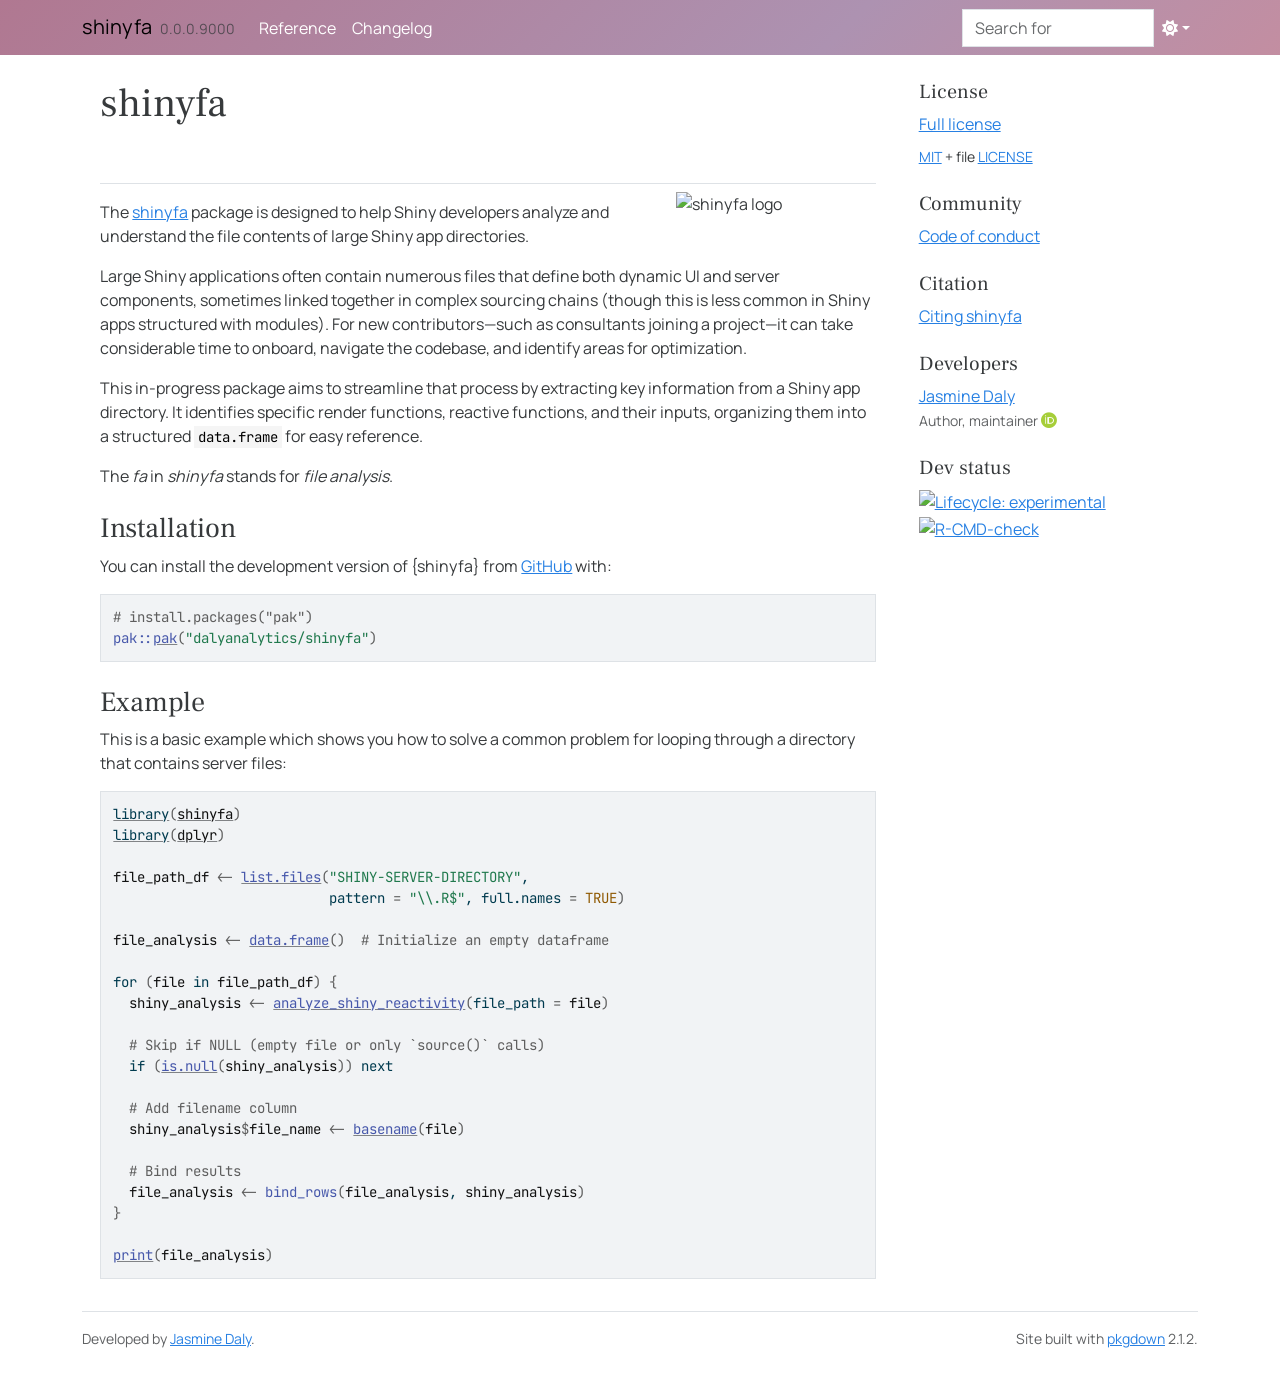
==== commit 48245e07: "Deploying to gh-pages from @ dalyanalytics/shinyfa@8b493ff69686a3b6ef71232dd7d0741bb5c2cc72 🚀" ====
--- a/index.html
+++ b/index.html
@@ -6,6 +6,11 @@
 <meta http-equiv="X-UA-Compatible" content="IE=edge">
 <meta name="viewport" content="width=device-width, initial-scale=1, shrink-to-fit=no">
 <title>Easily analyze the file contents of Shiny apps • shinyfa</title>
+<!-- favicons --><link rel="icon" type="image/png" sizes="96x96" href="favicon-96x96.png">
+<link rel="icon" type="”image/svg+xml”" href="favicon.svg">
+<link rel="apple-touch-icon" sizes="180x180" href="apple-touch-icon.png">
+<link rel="icon" sizes="any" href="favicon.ico">
+<link rel="manifest" href="site.webmanifest">
 <script src="lightswitch.js"></script><script src="deps/jquery-3.6.0/jquery-3.6.0.min.js"></script><meta name="viewport" content="width=device-width, initial-scale=1, shrink-to-fit=no">
 <link href="deps/bootstrap-5.3.1/bootstrap.min.css" rel="stylesheet">
 <script src="deps/bootstrap-5.3.1/bootstrap.bundle.min.js"></script><link href="deps/Manrope-0.4.10/font.css" rel="stylesheet">
@@ -16,6 +21,7 @@
 <script src="deps/headroom-0.11.0/headroom.min.js"></script><script src="deps/headroom-0.11.0/jQuery.headroom.min.js"></script><script src="deps/bootstrap-toc-1.0.1/bootstrap-toc.min.js"></script><script src="deps/clipboard.js-2.0.11/clipboard.min.js"></script><script src="deps/search-1.0.0/autocomplete.jquery.min.js"></script><script src="deps/search-1.0.0/fuse.min.js"></script><script src="deps/search-1.0.0/mark.min.js"></script><!-- pkgdown --><script src="pkgdown.js"></script><meta property="og:title" content="Easily analyze the file contents of Shiny apps">
 <meta name="description" content="What the package does (one paragraph).">
 <meta property="og:description" content="What the package does (one paragraph).">
+<meta property="og:image" content="https://dalyanalytics.github.io/shinyfa/logo.png">
 </head>
 <body>
     <a href="#main" class="visually-hidden-focusable">Skip to contents</a>
@@ -60,12 +66,13 @@
 </nav><div class="container template-home">
 <div class="row">
   <main id="main" class="col-md-9"><div class="section level1">
-<div class="page-header"><h1 id="shinyfa-">shinyfa <a href="https://dalyanalytics.github.io/shinyfa/"><img src="reference/figures/shinyfa-logo.png" align="right" height="138" alt="shinyfa website"></a>
-<a class="anchor" aria-label="anchor" href="#shinyfa-"></a>
-</h1></div>
+<div class="page-header">
+<img src="logo.png" class="logo" alt=""><h1 id="shinyfa">shinyfa<a class="anchor" aria-label="anchor" href="#shinyfa"></a>
+</h1>
+</div>
+<p><img src="https://media.githubusercontent.com/media/dalyanalytics/shinyfa/refs/heads/main/man/figures/shinyfa-logo.png" align="right" alt="shinyfa logo" width="200"></p>
 <!-- badges: start -->
 
-<hr>
 <p>The <a href="https://dalyanalytics.github.io/shinyfa/">shinyfa</a> package is designed to help Shiny developers analyze and understand the file contents of large Shiny app directories.</p>
 <p>Large Shiny applications often contain numerous files that define both dynamic UI and server components, sometimes linked together in complex sourcing chains (though this is less common in Shiny apps structured with modules). For new contributors—such as consultants joining a project—it can take considerable time to onboard, navigate the codebase, and identify areas for optimization.</p>
 <p>This in-progress package aims to streamline that process by extracting key information from a Shiny app directory. It identifies specific render functions, reactive functions, and their inputs, organizing them into a structured <code>data.frame</code> for easy reference.</p>
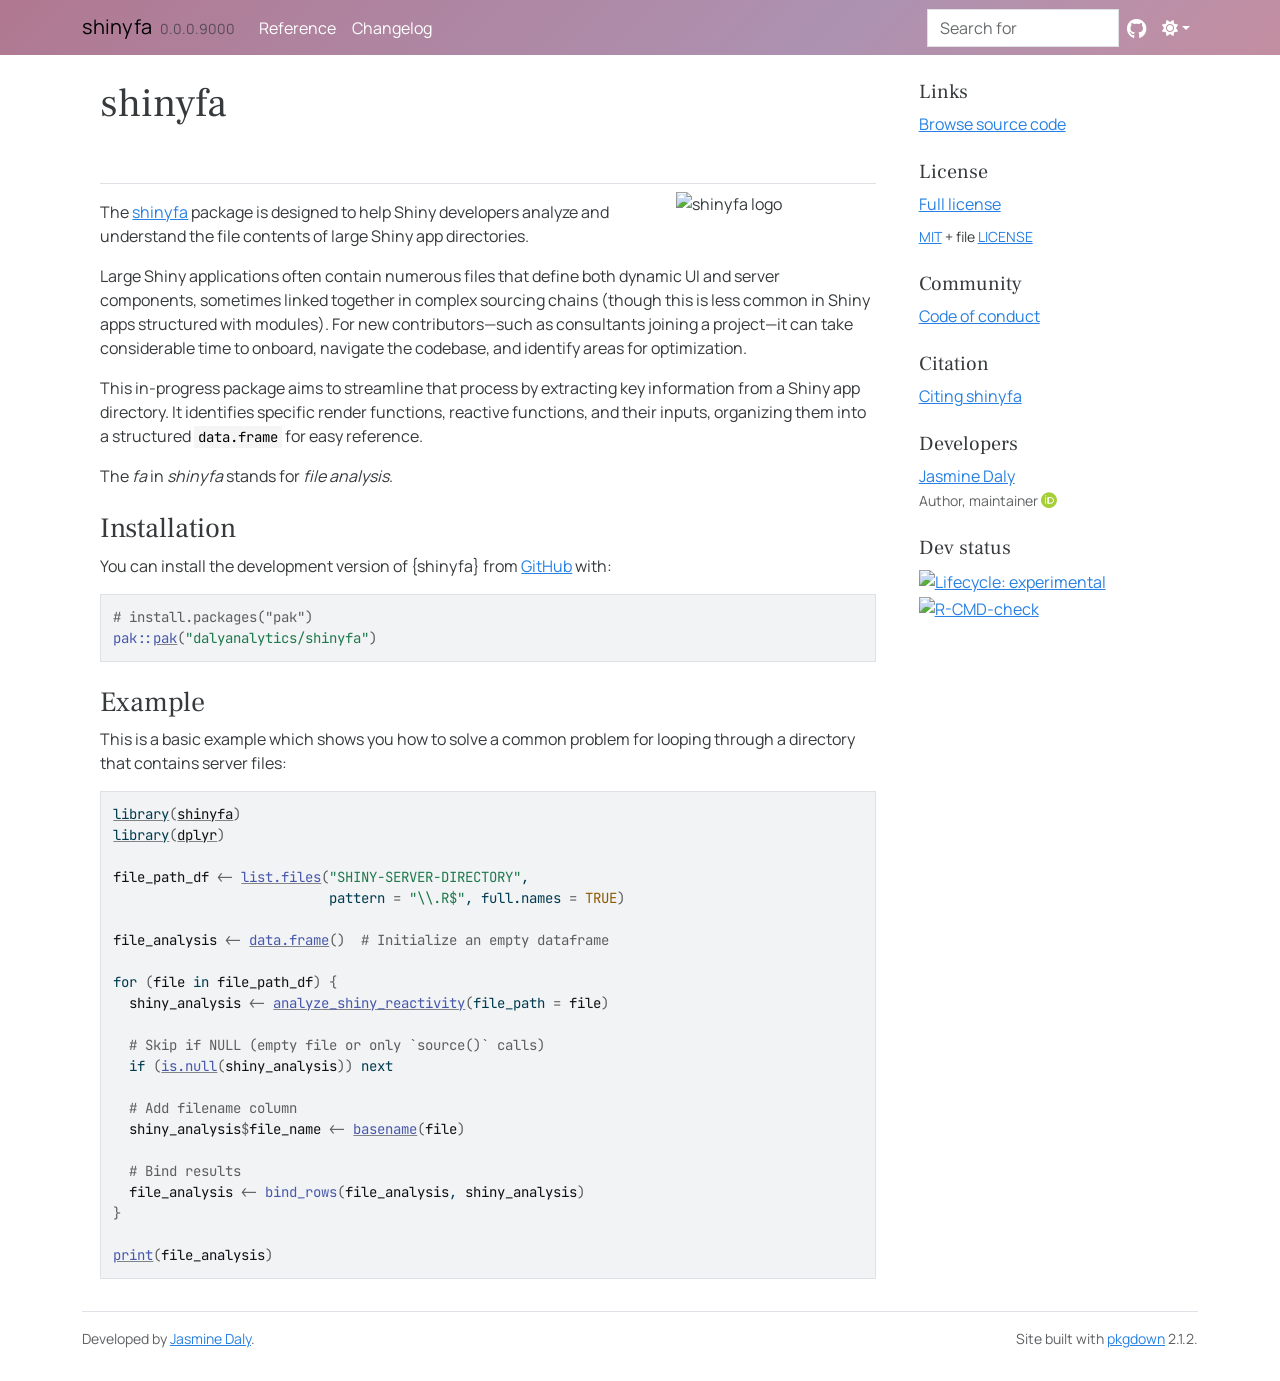
==== commit 4d4e052e: "Deploying to gh-pages from @ dalyanalytics/shinyfa@c464f90494cc8fdb41fefabd99bab39c0cb33f5e 🚀" ====
--- a/index.html
+++ b/index.html
@@ -21,7 +21,6 @@
 <script src="deps/headroom-0.11.0/headroom.min.js"></script><script src="deps/headroom-0.11.0/jQuery.headroom.min.js"></script><script src="deps/bootstrap-toc-1.0.1/bootstrap-toc.min.js"></script><script src="deps/clipboard.js-2.0.11/clipboard.min.js"></script><script src="deps/search-1.0.0/autocomplete.jquery.min.js"></script><script src="deps/search-1.0.0/fuse.min.js"></script><script src="deps/search-1.0.0/mark.min.js"></script><!-- pkgdown --><script src="pkgdown.js"></script><meta property="og:title" content="Easily analyze the file contents of Shiny apps">
 <meta name="description" content="What the package does (one paragraph).">
 <meta property="og:description" content="What the package does (one paragraph).">
-<meta property="og:image" content="https://dalyanalytics.github.io/shinyfa/logo.png">
 </head>
 <body>
     <a href="#main" class="visually-hidden-focusable">Skip to contents</a>
@@ -50,6 +49,7 @@
 <li class="nav-item"><form class="form-inline" role="search">
  <input class="form-control" type="search" name="search-input" id="search-input" autocomplete="off" aria-label="Search site" placeholder="Search for" data-search-index="search.json">
 </form></li>
+<li class="nav-item"><a class="external-link nav-link" href="https://github.com/dalyanalytics/shinyfa/" aria-label="GitHub"><span class="fa fab fa-github fa-lg"></span></a></li>
 <li class="nav-item dropdown">
   <button class="nav-link dropdown-toggle" type="button" id="dropdown-lightswitch" data-bs-toggle="dropdown" aria-expanded="false" aria-haspopup="true" aria-label="Light switch"><span class="fa fa-sun"></span></button>
   <ul class="dropdown-menu dropdown-menu-end" aria-labelledby="dropdown-lightswitch">
@@ -66,14 +66,12 @@
 </nav><div class="container template-home">
 <div class="row">
   <main id="main" class="col-md-9"><div class="section level1">
-<div class="page-header">
-<img src="logo.png" class="logo" alt=""><h1 id="shinyfa">shinyfa<a class="anchor" aria-label="anchor" href="#shinyfa"></a>
-</h1>
-</div>
+<div class="page-header"><h1 id="shinyfa">shinyfa<a class="anchor" aria-label="anchor" href="#shinyfa"></a>
+</h1></div>
 <p><img src="https://media.githubusercontent.com/media/dalyanalytics/shinyfa/refs/heads/main/man/figures/shinyfa-logo.png" align="right" alt="shinyfa logo" width="200"></p>
 <!-- badges: start -->
 
-<p>The <a href="https://dalyanalytics.github.io/shinyfa/">shinyfa</a> package is designed to help Shiny developers analyze and understand the file contents of large Shiny app directories.</p>
+<p>The <a href="https://github.com/dalyanalytics/shinyfa" class="external-link">shinyfa</a> package is designed to help Shiny developers analyze and understand the file contents of large Shiny app directories.</p>
 <p>Large Shiny applications often contain numerous files that define both dynamic UI and server components, sometimes linked together in complex sourcing chains (though this is less common in Shiny apps structured with modules). For new contributors—such as consultants joining a project—it can take considerable time to onboard, navigate the codebase, and identify areas for optimization.</p>
 <p>This in-progress package aims to streamline that process by extracting key information from a Shiny app directory. It identifies specific render functions, reactive functions, and their inputs, organizing them into a structured <code>data.frame</code> for easy reference.</p>
 <p>The <em>fa</em> in <em>shinyfa</em> stands for <em>file analysis</em>.</p>
@@ -90,7 +88,7 @@
 </h2>
 <p>This is a basic example which shows you how to solve a common problem for looping through a directory that contains server files:</p>
 <div class="sourceCode" id="cb2"><pre class="downlit sourceCode r">
-<code class="sourceCode R"><span><span class="kw"><a href="https://rdrr.io/r/base/library.html" class="external-link">library</a></span><span class="op">(</span><span class="va"><a href="https://dalyanalytics.github.io/shinyfa/">shinyfa</a></span><span class="op">)</span></span>
+<code class="sourceCode R"><span><span class="kw"><a href="https://rdrr.io/r/base/library.html" class="external-link">library</a></span><span class="op">(</span><span class="va"><a href="https://github.com/dalyanalytics/shinyfa" class="external-link">shinyfa</a></span><span class="op">)</span></span>
 <span><span class="kw"><a href="https://rdrr.io/r/base/library.html" class="external-link">library</a></span><span class="op">(</span><span class="va"><a href="https://dplyr.tidyverse.org" class="external-link">dplyr</a></span><span class="op">)</span>  </span>
 <span></span>
 <span><span class="va">file_path_df</span> <span class="op">&lt;-</span> <span class="fu"><a href="https://rdrr.io/r/base/list.files.html" class="external-link">list.files</a></span><span class="op">(</span><span class="st">"SHINY-SERVER-DIRECTORY"</span>, </span>
@@ -114,7 +112,14 @@
 <span><span class="fu"><a href="https://rdrr.io/r/base/print.html" class="external-link">print</a></span><span class="op">(</span><span class="va">file_analysis</span><span class="op">)</span></span></code></pre></div>
 </div>
 </div>
-  </main><aside class="col-md-3"><div class="license">
+  </main><aside class="col-md-3"><div class="links">
+<h2 data-toc-skip>Links</h2>
+<ul class="list-unstyled">
+<li><a href="https://github.com/dalyanalytics/shinyfa/" class="external-link">Browse source code</a></li>
+</ul>
+</div>
+
+<div class="license">
 <h2 data-toc-skip>License</h2>
 <ul class="list-unstyled">
 <li><a href="LICENSE.html">Full license</a></li>
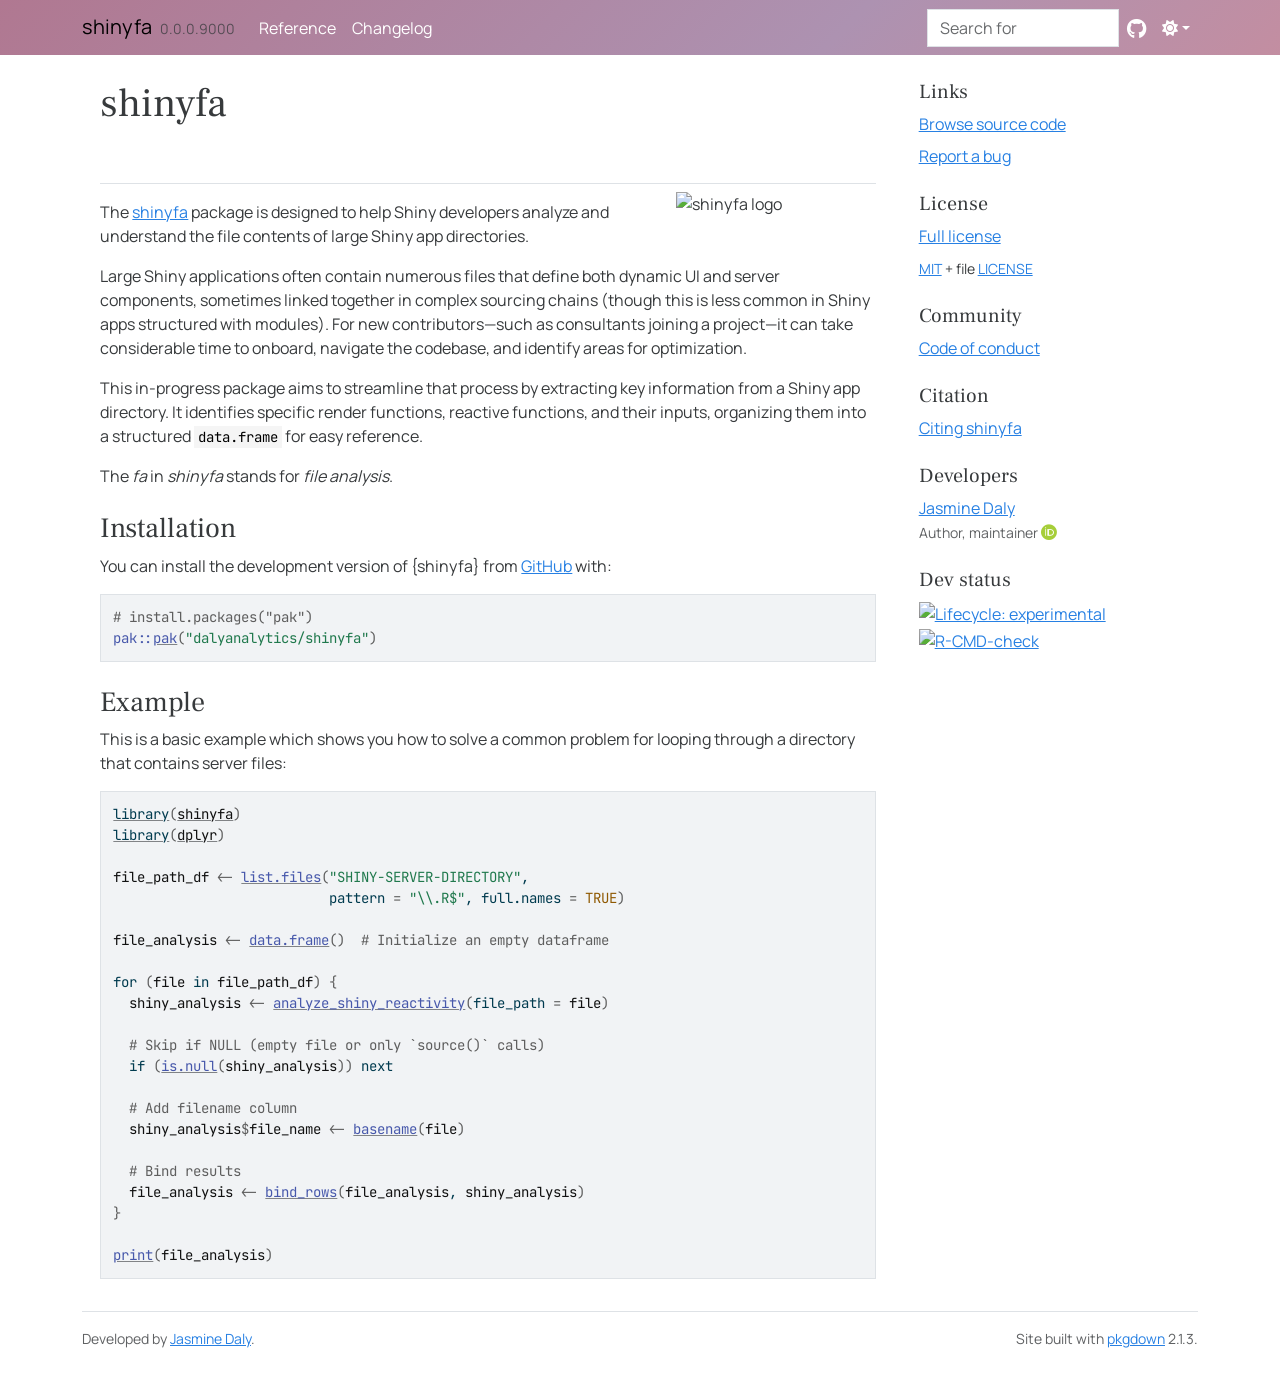
==== commit 872b6530: "Deploying to gh-pages from @ dalyanalytics/shinyfa@63261b92bdb71d892b8aab684cfa73e4d8b146cd 🚀" ====
--- a/index.html
+++ b/index.html
@@ -19,8 +19,8 @@
 <link href="deps/font-awesome-6.5.2/css/all.min.css" rel="stylesheet">
 <link href="deps/font-awesome-6.5.2/css/v4-shims.min.css" rel="stylesheet">
 <script src="deps/headroom-0.11.0/headroom.min.js"></script><script src="deps/headroom-0.11.0/jQuery.headroom.min.js"></script><script src="deps/bootstrap-toc-1.0.1/bootstrap-toc.min.js"></script><script src="deps/clipboard.js-2.0.11/clipboard.min.js"></script><script src="deps/search-1.0.0/autocomplete.jquery.min.js"></script><script src="deps/search-1.0.0/fuse.min.js"></script><script src="deps/search-1.0.0/mark.min.js"></script><!-- pkgdown --><script src="pkgdown.js"></script><meta property="og:title" content="Easily analyze the file contents of Shiny apps">
-<meta name="description" content="What the package does (one paragraph).">
-<meta property="og:description" content="What the package does (one paragraph).">
+<meta name="description" content="Provides tools for analyzing and understanding the file contents of large Shiny application directories. The package extracts key information about render functions, reactive functions, and their inputs from Shiny app files, organizing them into structured data frames for easy reference. This streamlines the onboarding process for new contributors and helps identify areas for optimization in complex Shiny codebases with multiple files and sourcing chains.">
+<meta property="og:description" content="Provides tools for analyzing and understanding the file contents of large Shiny application directories. The package extracts key information about render functions, reactive functions, and their inputs from Shiny app files, organizing them into structured data frames for easy reference. This streamlines the onboarding process for new contributors and helps identify areas for optimization in complex Shiny codebases with multiple files and sourcing chains.">
 </head>
 <body>
     <a href="#main" class="visually-hidden-focusable">Skip to contents</a>
@@ -106,7 +106,7 @@
 <span>  <span class="va">shiny_analysis</span><span class="op">$</span><span class="va">file_name</span> <span class="op">&lt;-</span> <span class="fu"><a href="https://rdrr.io/r/base/basename.html" class="external-link">basename</a></span><span class="op">(</span><span class="va">file</span><span class="op">)</span></span>
 <span>  </span>
 <span>  <span class="co"># Bind results</span></span>
-<span>  <span class="va">file_analysis</span> <span class="op">&lt;-</span> <span class="fu">bind_rows</span><span class="op">(</span><span class="va">file_analysis</span>, <span class="va">shiny_analysis</span><span class="op">)</span></span>
+<span>  <span class="va">file_analysis</span> <span class="op">&lt;-</span> <span class="fu"><a href="https://dplyr.tidyverse.org/reference/bind_rows.html" class="external-link">bind_rows</a></span><span class="op">(</span><span class="va">file_analysis</span>, <span class="va">shiny_analysis</span><span class="op">)</span></span>
 <span><span class="op">}</span></span>
 <span></span>
 <span><span class="fu"><a href="https://rdrr.io/r/base/print.html" class="external-link">print</a></span><span class="op">(</span><span class="va">file_analysis</span><span class="op">)</span></span></code></pre></div>
@@ -116,6 +116,7 @@
 <h2 data-toc-skip>Links</h2>
 <ul class="list-unstyled">
 <li><a href="https://github.com/dalyanalytics/shinyfa/" class="external-link">Browse source code</a></li>
+<li><a href="https://github.com/dalyanalytics/shinyfa/issues" class="external-link">Report a bug</a></li>
 </ul>
 </div>
 
@@ -166,7 +167,7 @@
 </div>
 
 <div class="pkgdown-footer-right">
-  <p>Site built with <a href="https://pkgdown.r-lib.org/" class="external-link">pkgdown</a> 2.1.2.</p>
+  <p>Site built with <a href="https://pkgdown.r-lib.org/" class="external-link">pkgdown</a> 2.1.3.</p>
 </div>
 
     </footer>
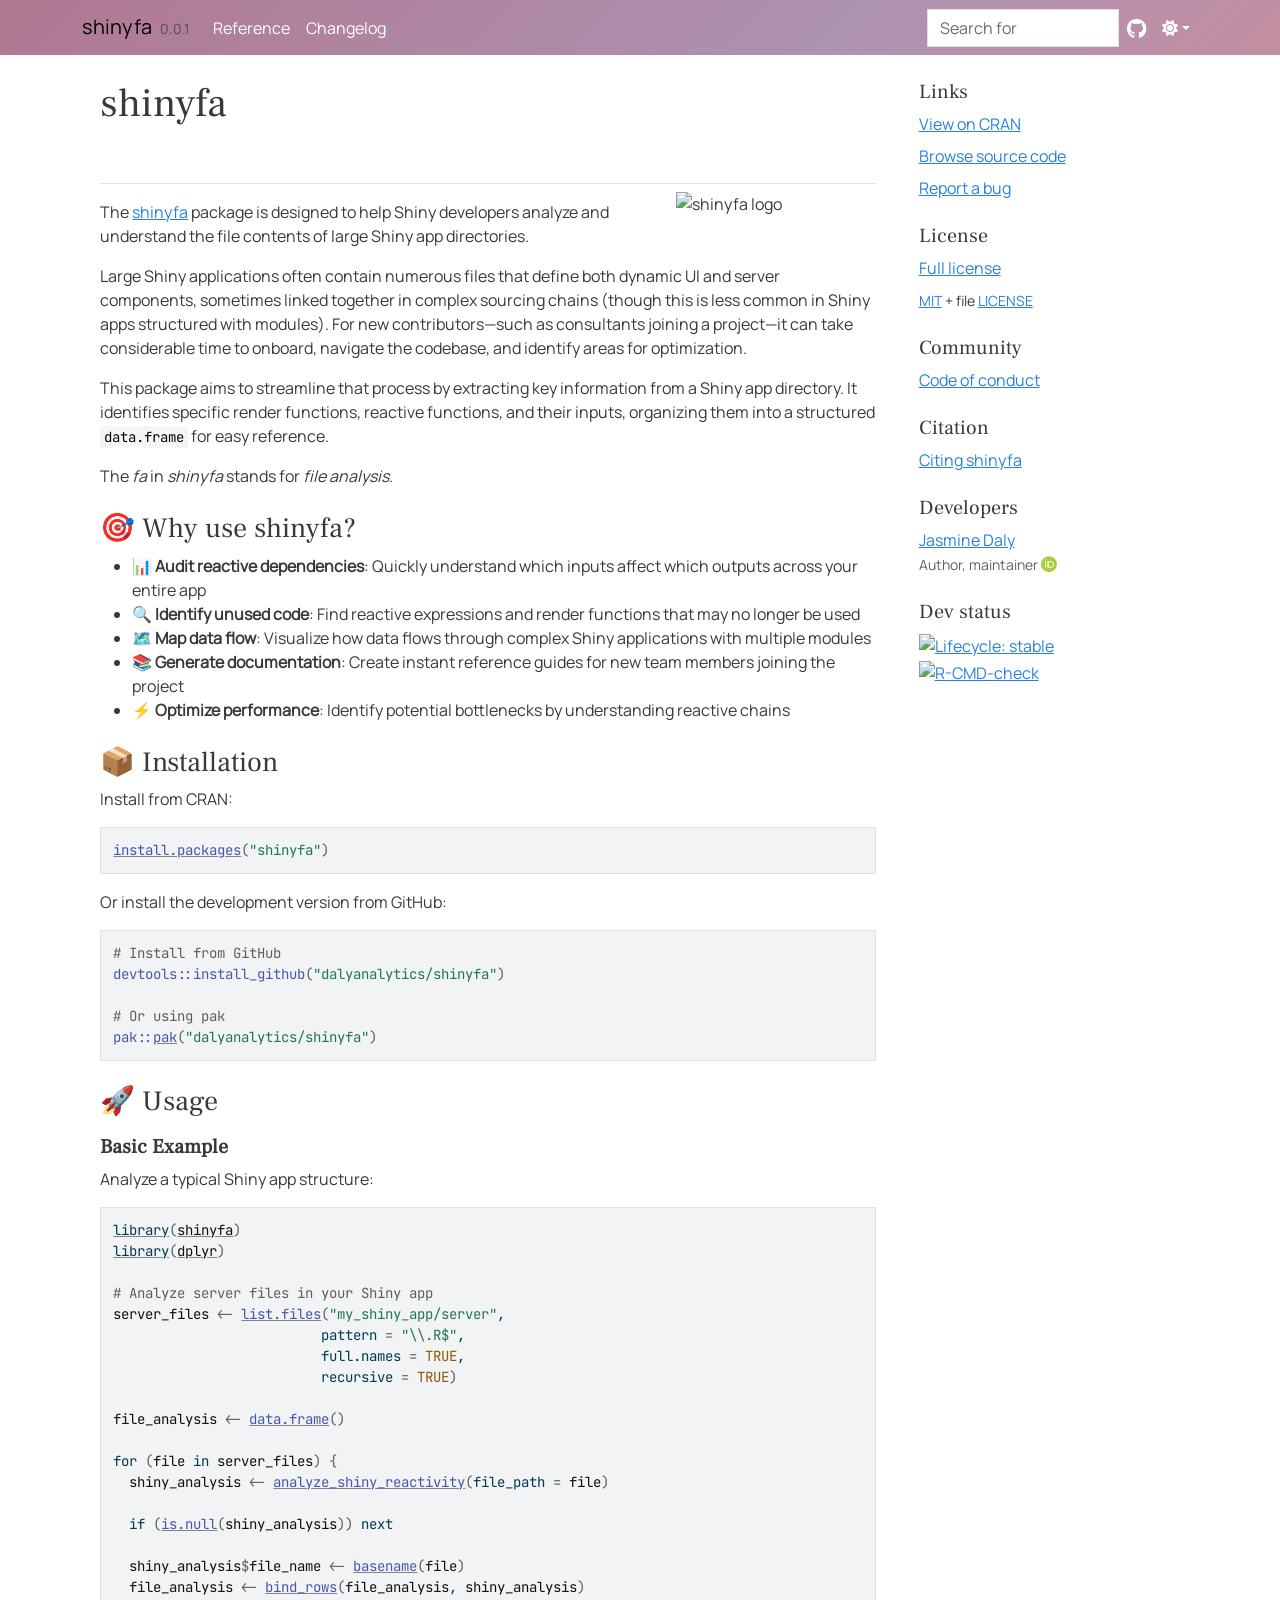
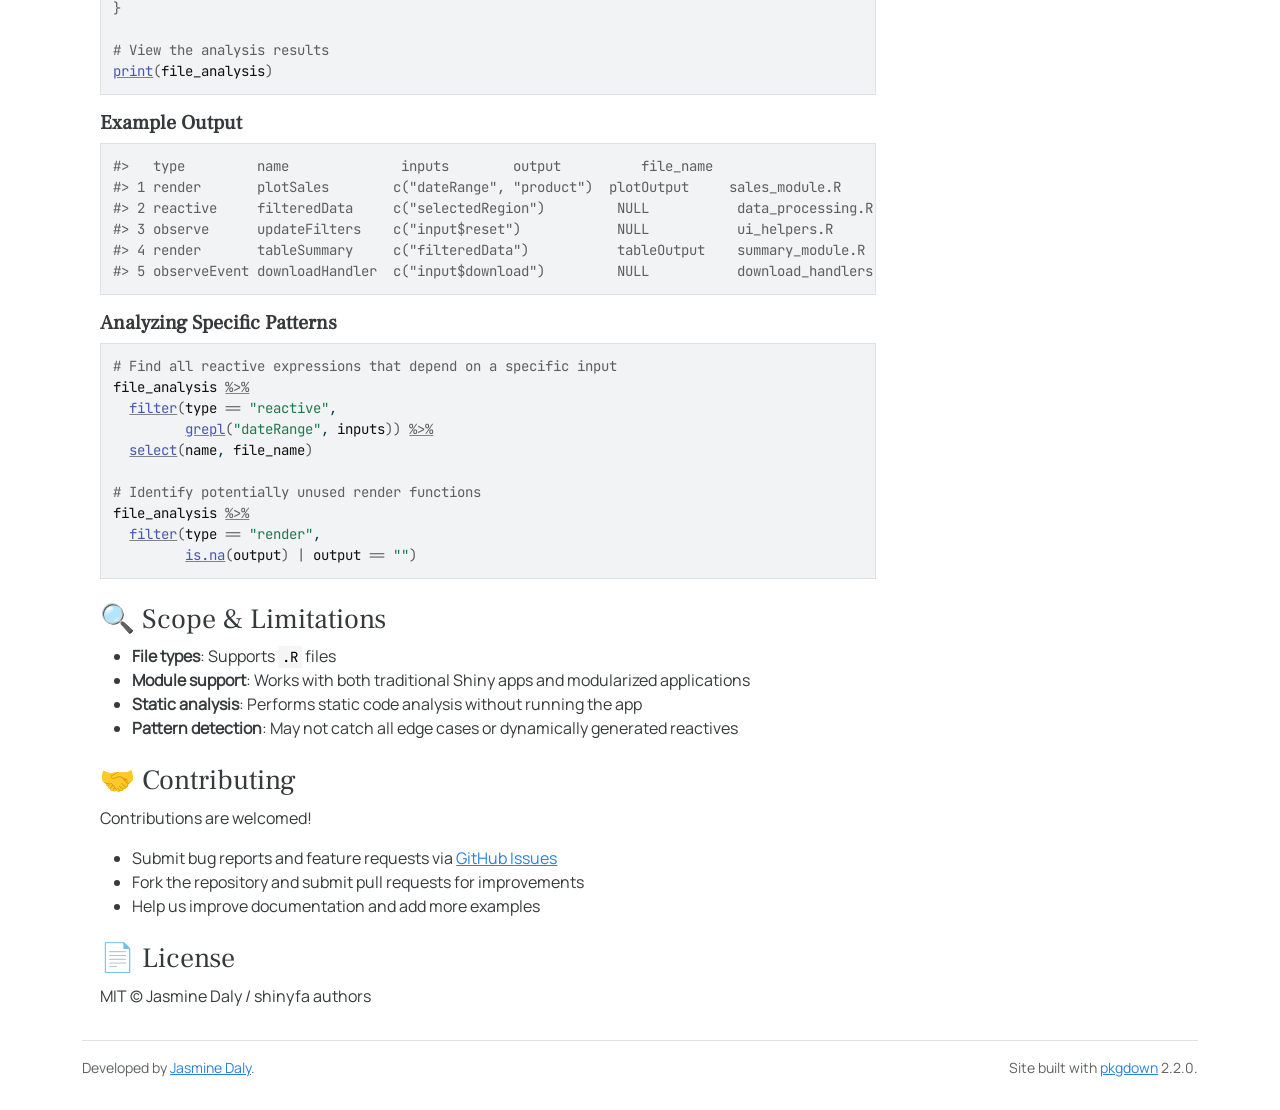
==== commit baadee9a: "Deploying to gh-pages from @ dalyanalytics/shinyfa@9cda78d59ac9a3d73783d948265d5af68f059918 🚀" ====
--- a/index.html
+++ b/index.html
@@ -19,8 +19,8 @@
 <link href="deps/font-awesome-6.5.2/css/all.min.css" rel="stylesheet">
 <link href="deps/font-awesome-6.5.2/css/v4-shims.min.css" rel="stylesheet">
 <script src="deps/headroom-0.11.0/headroom.min.js"></script><script src="deps/headroom-0.11.0/jQuery.headroom.min.js"></script><script src="deps/bootstrap-toc-1.0.1/bootstrap-toc.min.js"></script><script src="deps/clipboard.js-2.0.11/clipboard.min.js"></script><script src="deps/search-1.0.0/autocomplete.jquery.min.js"></script><script src="deps/search-1.0.0/fuse.min.js"></script><script src="deps/search-1.0.0/mark.min.js"></script><!-- pkgdown --><script src="pkgdown.js"></script><meta property="og:title" content="Easily analyze the file contents of Shiny apps">
-<meta name="description" content="Provides tools for analyzing and understanding the file contents of large Shiny application directories. The package extracts key information about render functions, reactive functions, and their inputs from Shiny app files, organizing them into structured data frames for easy reference. This streamlines the onboarding process for new contributors and helps identify areas for optimization in complex Shiny codebases with multiple files and sourcing chains.">
-<meta property="og:description" content="Provides tools for analyzing and understanding the file contents of large Shiny application directories. The package extracts key information about render functions, reactive functions, and their inputs from Shiny app files, organizing them into structured data frames for easy reference. This streamlines the onboarding process for new contributors and helps identify areas for optimization in complex Shiny codebases with multiple files and sourcing chains.">
+<meta name="description" content="Provides tools for analyzing and understanding the file contents of large shiny application directories. The package extracts key information about render functions, reactive functions, and their inputs from app files, organizing them into structured data frames for easy reference. This streamlines the onboarding process for new contributors and helps identify areas for optimization in complex shiny codebases with multiple files and sourcing chains.">
+<meta property="og:description" content="Provides tools for analyzing and understanding the file contents of large shiny application directories. The package extracts key information about render functions, reactive functions, and their inputs from app files, organizing them into structured data frames for easy reference. This streamlines the onboarding process for new contributors and helps identify areas for optimization in complex shiny codebases with multiple files and sourcing chains.">
 </head>
 <body>
     <a href="#main" class="visually-hidden-focusable">Skip to contents</a>
@@ -33,7 +33,7 @@
 
     <a class="navbar-brand me-2" href="index.html">shinyfa</a>
 
-    <small class="nav-text text-muted me-auto" data-bs-toggle="tooltip" data-bs-placement="bottom" title="">0.0.0.9000</small>
+    <small class="nav-text text-muted me-auto" data-bs-toggle="tooltip" data-bs-placement="bottom" title="">0.0.1</small>
 
 
     <button class="navbar-toggler" type="button" data-bs-toggle="collapse" data-bs-target="#navbar" aria-controls="navbar" aria-expanded="false" aria-label="Toggle navigation">
@@ -73,48 +73,130 @@
 
 <p>The <a href="https://github.com/dalyanalytics/shinyfa" class="external-link">shinyfa</a> package is designed to help Shiny developers analyze and understand the file contents of large Shiny app directories.</p>
 <p>Large Shiny applications often contain numerous files that define both dynamic UI and server components, sometimes linked together in complex sourcing chains (though this is less common in Shiny apps structured with modules). For new contributors—such as consultants joining a project—it can take considerable time to onboard, navigate the codebase, and identify areas for optimization.</p>
-<p>This in-progress package aims to streamline that process by extracting key information from a Shiny app directory. It identifies specific render functions, reactive functions, and their inputs, organizing them into a structured <code>data.frame</code> for easy reference.</p>
+<p>This package aims to streamline that process by extracting key information from a Shiny app directory. It identifies specific render functions, reactive functions, and their inputs, organizing them into a structured <code>data.frame</code> for easy reference.</p>
 <p>The <em>fa</em> in <em>shinyfa</em> stands for <em>file analysis</em>.</p>
 <div class="section level2">
-<h2 id="installation">Installation<a class="anchor" aria-label="anchor" href="#installation"></a>
-</h2>
-<p>You can install the development version of {shinyfa} from <a href="https://github.com/" class="external-link">GitHub</a> with:</p>
+<h2 id="id_-why-use-shinyfa">🎯 Why use shinyfa?<a class="anchor" aria-label="anchor" href="#id_-why-use-shinyfa"></a>
+</h2>
+<ul>
+<li>
+<strong>📊 Audit reactive dependencies</strong>: Quickly understand which inputs affect which outputs across your entire app</li>
+<li>
+<strong>🔍 Identify unused code</strong>: Find reactive expressions and render functions that may no longer be used</li>
+<li>
+<strong>🗺️ Map data flow</strong>: Visualize how data flows through complex Shiny applications with multiple modules</li>
+<li>
+<strong>📚 Generate documentation</strong>: Create instant reference guides for new team members joining the project</li>
+<li>
+<strong>⚡ Optimize performance</strong>: Identify potential bottlenecks by understanding reactive chains</li>
+</ul>
+</div>
+<div class="section level2">
+<h2 id="id_-installation">📦 Installation<a class="anchor" aria-label="anchor" href="#id_-installation"></a>
+</h2>
+<p>Install from CRAN:</p>
 <div class="sourceCode" id="cb1"><pre class="downlit sourceCode r">
-<code class="sourceCode R"><span><span class="co"># install.packages("pak")</span></span>
+<code class="sourceCode R"><span><span class="fu"><a href="https://rdrr.io/r/utils/install.packages.html" class="external-link">install.packages</a></span><span class="op">(</span><span class="st">"shinyfa"</span><span class="op">)</span></span></code></pre></div>
+<p>Or install the development version from GitHub:</p>
+<div class="sourceCode" id="cb2"><pre class="downlit sourceCode r">
+<code class="sourceCode R"><span><span class="co"># Install from GitHub</span></span>
+<span><span class="fu">devtools</span><span class="fu">::</span><span class="fu">install_github</span><span class="op">(</span><span class="st">"dalyanalytics/shinyfa"</span><span class="op">)</span></span>
+<span></span>
+<span><span class="co"># Or using pak</span></span>
 <span><span class="fu">pak</span><span class="fu">::</span><span class="fu"><a href="https://pak.r-lib.org/reference/pak.html" class="external-link">pak</a></span><span class="op">(</span><span class="st">"dalyanalytics/shinyfa"</span><span class="op">)</span></span></code></pre></div>
 </div>
 <div class="section level2">
-<h2 id="example">Example<a class="anchor" aria-label="anchor" href="#example"></a>
-</h2>
-<p>This is a basic example which shows you how to solve a common problem for looping through a directory that contains server files:</p>
-<div class="sourceCode" id="cb2"><pre class="downlit sourceCode r">
+<h2 id="id_-usage">🚀 Usage<a class="anchor" aria-label="anchor" href="#id_-usage"></a>
+</h2>
+<div class="section level3">
+<h3 id="basic-example">Basic Example<a class="anchor" aria-label="anchor" href="#basic-example"></a>
+</h3>
+<p>Analyze a typical Shiny app structure:</p>
+<div class="sourceCode" id="cb3"><pre class="downlit sourceCode r">
 <code class="sourceCode R"><span><span class="kw"><a href="https://rdrr.io/r/base/library.html" class="external-link">library</a></span><span class="op">(</span><span class="va"><a href="https://github.com/dalyanalytics/shinyfa" class="external-link">shinyfa</a></span><span class="op">)</span></span>
-<span><span class="kw"><a href="https://rdrr.io/r/base/library.html" class="external-link">library</a></span><span class="op">(</span><span class="va"><a href="https://dplyr.tidyverse.org" class="external-link">dplyr</a></span><span class="op">)</span>  </span>
-<span></span>
-<span><span class="va">file_path_df</span> <span class="op">&lt;-</span> <span class="fu"><a href="https://rdrr.io/r/base/list.files.html" class="external-link">list.files</a></span><span class="op">(</span><span class="st">"SHINY-SERVER-DIRECTORY"</span>, </span>
-<span>                           pattern <span class="op">=</span> <span class="st">"\\.R$"</span>, full.names <span class="op">=</span> <span class="cn">TRUE</span><span class="op">)</span></span>
-<span></span>
-<span><span class="va">file_analysis</span> <span class="op">&lt;-</span> <span class="fu"><a href="https://rdrr.io/r/base/data.frame.html" class="external-link">data.frame</a></span><span class="op">(</span><span class="op">)</span>  <span class="co"># Initialize an empty dataframe</span></span>
-<span></span>
-<span><span class="kw">for</span> <span class="op">(</span><span class="va">file</span> <span class="kw">in</span> <span class="va">file_path_df</span><span class="op">)</span> <span class="op">{</span></span>
+<span><span class="kw"><a href="https://rdrr.io/r/base/library.html" class="external-link">library</a></span><span class="op">(</span><span class="va"><a href="https://dplyr.tidyverse.org" class="external-link">dplyr</a></span><span class="op">)</span></span>
+<span></span>
+<span><span class="co"># Analyze server files in your Shiny app</span></span>
+<span><span class="va">server_files</span> <span class="op">&lt;-</span> <span class="fu"><a href="https://rdrr.io/r/base/list.files.html" class="external-link">list.files</a></span><span class="op">(</span><span class="st">"my_shiny_app/server"</span>, </span>
+<span>                          pattern <span class="op">=</span> <span class="st">"\\.R$"</span>, </span>
+<span>                          full.names <span class="op">=</span> <span class="cn">TRUE</span>, </span>
+<span>                          recursive <span class="op">=</span> <span class="cn">TRUE</span><span class="op">)</span></span>
+<span></span>
+<span><span class="va">file_analysis</span> <span class="op">&lt;-</span> <span class="fu"><a href="https://rdrr.io/r/base/data.frame.html" class="external-link">data.frame</a></span><span class="op">(</span><span class="op">)</span></span>
+<span></span>
+<span><span class="kw">for</span> <span class="op">(</span><span class="va">file</span> <span class="kw">in</span> <span class="va">server_files</span><span class="op">)</span> <span class="op">{</span></span>
 <span>  <span class="va">shiny_analysis</span> <span class="op">&lt;-</span> <span class="fu"><a href="reference/analyze_shiny_reactivity.html">analyze_shiny_reactivity</a></span><span class="op">(</span>file_path <span class="op">=</span> <span class="va">file</span><span class="op">)</span></span>
 <span>  </span>
-<span>  <span class="co"># Skip if NULL (empty file or only `source()` calls)</span></span>
 <span>  <span class="kw">if</span> <span class="op">(</span><span class="fu"><a href="https://rdrr.io/r/base/NULL.html" class="external-link">is.null</a></span><span class="op">(</span><span class="va">shiny_analysis</span><span class="op">)</span><span class="op">)</span> <span class="kw">next</span></span>
 <span>  </span>
-<span>  <span class="co"># Add filename column</span></span>
 <span>  <span class="va">shiny_analysis</span><span class="op">$</span><span class="va">file_name</span> <span class="op">&lt;-</span> <span class="fu"><a href="https://rdrr.io/r/base/basename.html" class="external-link">basename</a></span><span class="op">(</span><span class="va">file</span><span class="op">)</span></span>
-<span>  </span>
-<span>  <span class="co"># Bind results</span></span>
 <span>  <span class="va">file_analysis</span> <span class="op">&lt;-</span> <span class="fu"><a href="https://dplyr.tidyverse.org/reference/bind_rows.html" class="external-link">bind_rows</a></span><span class="op">(</span><span class="va">file_analysis</span>, <span class="va">shiny_analysis</span><span class="op">)</span></span>
 <span><span class="op">}</span></span>
 <span></span>
+<span><span class="co"># View the analysis results</span></span>
 <span><span class="fu"><a href="https://rdrr.io/r/base/print.html" class="external-link">print</a></span><span class="op">(</span><span class="va">file_analysis</span><span class="op">)</span></span></code></pre></div>
+</div>
+<div class="section level3">
+<h3 id="example-output">Example Output<a class="anchor" aria-label="anchor" href="#example-output"></a>
+</h3>
+<pre><code><span><span class="co">#&gt;   type         name              inputs        output          file_name</span></span>
+<span><span class="co">#&gt; 1 render       plotSales        c("dateRange", "product")  plotOutput     sales_module.R</span></span>
+<span><span class="co">#&gt; 2 reactive     filteredData     c("selectedRegion")         NULL           data_processing.R</span></span>
+<span><span class="co">#&gt; 3 observe      updateFilters    c("input$reset")            NULL           ui_helpers.R</span></span>
+<span><span class="co">#&gt; 4 render       tableSummary     c("filteredData")           tableOutput    summary_module.R</span></span>
+<span><span class="co">#&gt; 5 observeEvent downloadHandler  c("input$download")         NULL           download_handlers.R</span></span></code></pre>
+</div>
+<div class="section level3">
+<h3 id="analyzing-specific-patterns">Analyzing Specific Patterns<a class="anchor" aria-label="anchor" href="#analyzing-specific-patterns"></a>
+</h3>
+<div class="sourceCode" id="cb5"><pre class="downlit sourceCode r">
+<code class="sourceCode R"><span><span class="co"># Find all reactive expressions that depend on a specific input</span></span>
+<span><span class="va">file_analysis</span> <span class="op"><a href="https://magrittr.tidyverse.org/reference/pipe.html" class="external-link">%&gt;%</a></span></span>
+<span>  <span class="fu"><a href="https://dplyr.tidyverse.org/reference/filter.html" class="external-link">filter</a></span><span class="op">(</span><span class="va">type</span> <span class="op">==</span> <span class="st">"reactive"</span>, </span>
+<span>         <span class="fu"><a href="https://rdrr.io/r/base/grep.html" class="external-link">grepl</a></span><span class="op">(</span><span class="st">"dateRange"</span>, <span class="va">inputs</span><span class="op">)</span><span class="op">)</span> <span class="op"><a href="https://magrittr.tidyverse.org/reference/pipe.html" class="external-link">%&gt;%</a></span></span>
+<span>  <span class="fu"><a href="https://dplyr.tidyverse.org/reference/select.html" class="external-link">select</a></span><span class="op">(</span><span class="va">name</span>, <span class="va">file_name</span><span class="op">)</span></span>
+<span></span>
+<span><span class="co"># Identify potentially unused render functions</span></span>
+<span><span class="va">file_analysis</span> <span class="op"><a href="https://magrittr.tidyverse.org/reference/pipe.html" class="external-link">%&gt;%</a></span></span>
+<span>  <span class="fu"><a href="https://dplyr.tidyverse.org/reference/filter.html" class="external-link">filter</a></span><span class="op">(</span><span class="va">type</span> <span class="op">==</span> <span class="st">"render"</span>,</span>
+<span>         <span class="fu"><a href="https://rdrr.io/r/base/NA.html" class="external-link">is.na</a></span><span class="op">(</span><span class="va">output</span><span class="op">)</span> <span class="op">|</span> <span class="va">output</span> <span class="op">==</span> <span class="st">""</span><span class="op">)</span></span></code></pre></div>
+</div>
+</div>
+<div class="section level2">
+<h2 id="id_-scope--limitations">🔍 Scope &amp; Limitations<a class="anchor" aria-label="anchor" href="#id_-scope--limitations"></a>
+</h2>
+<ul>
+<li>
+<strong>File types</strong>: Supports <code>.R</code> files</li>
+<li>
+<strong>Module support</strong>: Works with both traditional Shiny apps and modularized applications</li>
+<li>
+<strong>Static analysis</strong>: Performs static code analysis without running the app</li>
+<li>
+<strong>Pattern detection</strong>: May not catch all edge cases or dynamically generated reactives</li>
+</ul>
+</div>
+<div class="section level2">
+<h2 id="id_-contributing">🤝 Contributing<a class="anchor" aria-label="anchor" href="#id_-contributing"></a>
+</h2>
+<p>Contributions are welcomed!</p>
+<ul>
+<li>Submit bug reports and feature requests via <a href="https://github.com/dalyanalytics/shinyfa/issues" class="external-link">GitHub Issues</a>
+</li>
+<li>Fork the repository and submit pull requests for improvements</li>
+<li>Help us improve documentation and add more examples</li>
+</ul>
+</div>
+<div class="section level2">
+<h2 id="id_-license">📄 License<a class="anchor" aria-label="anchor" href="#id_-license"></a>
+</h2>
+<p>MIT © Jasmine Daly / shinyfa authors</p>
 </div>
 </div>
   </main><aside class="col-md-3"><div class="links">
 <h2 data-toc-skip>Links</h2>
 <ul class="list-unstyled">
+<li><a href="https://cloud.r-project.org/package=shinyfa" class="external-link">View on CRAN</a></li>
 <li><a href="https://github.com/dalyanalytics/shinyfa/" class="external-link">Browse source code</a></li>
 <li><a href="https://github.com/dalyanalytics/shinyfa/issues" class="external-link">Report a bug</a></li>
 </ul>
@@ -153,7 +235,7 @@
 <div class="dev-status">
 <h2 data-toc-skip>Dev status</h2>
 <ul class="list-unstyled">
-<li><a href="https://lifecycle.r-lib.org/articles/stages.html#experimental" class="external-link"><img src="https://img.shields.io/badge/lifecycle-experimental-orange.svg" alt="Lifecycle: experimental"></a></li>
+<li><a href="https://lifecycle.r-lib.org/articles/stages.html#stable" class="external-link"><img src="https://img.shields.io/badge/lifecycle-stable-green.svg" alt="Lifecycle: stable"></a></li>
 <li><a href="https://github.com/dalyanalytics/shinyfa/actions/workflows/pkgdown.yaml" class="external-link"><img src="https://github.com/dalyanalytics/shinyfa/actions/workflows/pkgdown.yaml/badge.svg" alt="R-CMD-check"></a></li>
 </ul>
 </div>
@@ -167,7 +249,7 @@
 </div>
 
 <div class="pkgdown-footer-right">
-  <p>Site built with <a href="https://pkgdown.r-lib.org/" class="external-link">pkgdown</a> 2.1.3.</p>
+  <p>Site built with <a href="https://pkgdown.r-lib.org/" class="external-link">pkgdown</a> 2.2.0.</p>
 </div>
 
     </footer>
